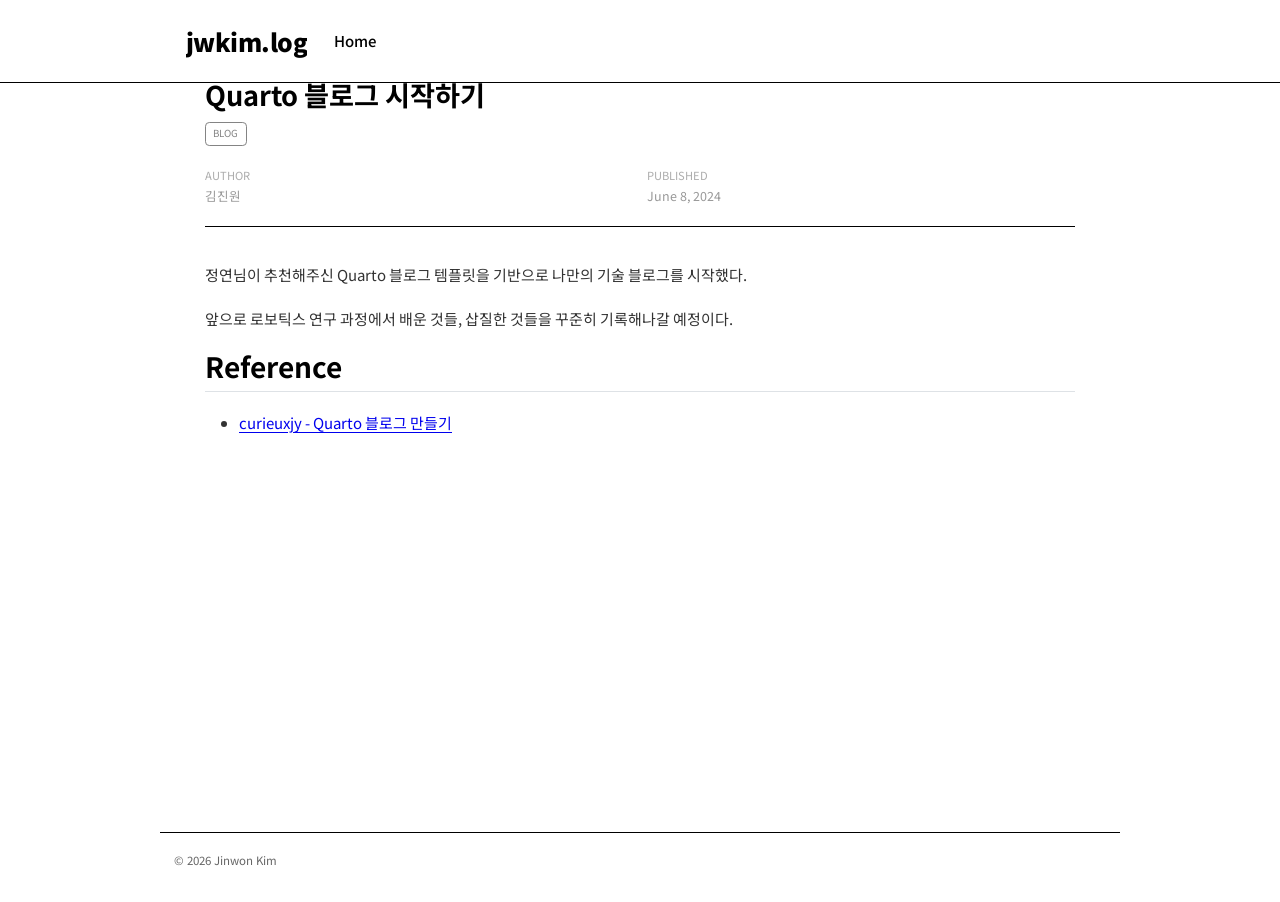
==== docs/posts/240608_quarto_intro/index.html @ 1d889050 "[feat] minimal blog redesign with BZCF-style layout - Bullet list post index: • date title [tags rig" ====
<!DOCTYPE html>
<html xmlns="http://www.w3.org/1999/xhtml" lang="en" xml:lang="en"><head>

<meta charset="utf-8">
<meta name="generator" content="quarto-1.6.42">

<meta name="viewport" content="width=device-width, initial-scale=1.0, user-scalable=yes">

<meta name="author" content="김진원">
<meta name="dcterms.date" content="2024-06-08">

<title>Quarto 블로그 시작하기 – jwkim.log</title>
<style>
code{white-space: pre-wrap;}
span.smallcaps{font-variant: small-caps;}
div.columns{display: flex; gap: min(4vw, 1.5em);}
div.column{flex: auto; overflow-x: auto;}
div.hanging-indent{margin-left: 1.5em; text-indent: -1.5em;}
ul.task-list{list-style: none;}
ul.task-list li input[type="checkbox"] {
  width: 0.8em;
  margin: 0 0.8em 0.2em -1em; /* quarto-specific, see https://github.com/quarto-dev/quarto-cli/issues/4556 */ 
  vertical-align: middle;
}
</style>


<script src="../../site_libs/quarto-nav/quarto-nav.js"></script>
<script src="../../site_libs/quarto-nav/headroom.min.js"></script>
<script src="../../site_libs/clipboard/clipboard.min.js"></script>
<script src="../../site_libs/quarto-search/autocomplete.umd.js"></script>
<script src="../../site_libs/quarto-search/fuse.min.js"></script>
<script src="../../site_libs/quarto-search/quarto-search.js"></script>
<meta name="quarto:offset" content="../../">
<script src="../../site_libs/quarto-html/quarto.js"></script>
<script src="../../site_libs/quarto-html/popper.min.js"></script>
<script src="../../site_libs/quarto-html/tippy.umd.min.js"></script>
<script src="../../site_libs/quarto-html/anchor.min.js"></script>
<link href="../../site_libs/quarto-html/tippy.css" rel="stylesheet">
<link href="../../site_libs/quarto-html/quarto-syntax-highlighting-2f5df379a58b258e96c21c0638c20c03.css" rel="stylesheet" id="quarto-text-highlighting-styles">
<script src="../../site_libs/bootstrap/bootstrap.min.js"></script>
<link href="../../site_libs/bootstrap/bootstrap-icons.css" rel="stylesheet">
<link href="../../site_libs/bootstrap/bootstrap-d12612528911564098fe632c7d275084.min.css" rel="stylesheet" append-hash="true" id="quarto-bootstrap" data-mode="light">
<script id="quarto-search-options" type="application/json">{
  "location": "navbar",
  "copy-button": false,
  "collapse-after": 3,
  "panel-placement": "end",
  "type": "overlay",
  "limit": 50,
  "keyboard-shortcut": [
    "f",
    "/",
    "s"
  ],
  "show-item-context": false,
  "language": {
    "search-no-results-text": "No results",
    "search-matching-documents-text": "matching documents",
    "search-copy-link-title": "Copy link to search",
    "search-hide-matches-text": "Hide additional matches",
    "search-more-match-text": "more match in this document",
    "search-more-matches-text": "more matches in this document",
    "search-clear-button-title": "Clear",
    "search-text-placeholder": "",
    "search-detached-cancel-button-title": "Cancel",
    "search-submit-button-title": "Submit",
    "search-label": "Search"
  }
}</script>


<link rel="stylesheet" href="../../styles.css">
</head>

<body class="nav-fixed fullcontent">

<div id="quarto-search-results"></div>
  <header id="quarto-header" class="headroom fixed-top">
    <nav class="navbar navbar-expand-lg " data-bs-theme="dark">
      <div class="navbar-container container-fluid">
      <div class="navbar-brand-container mx-auto">
    <a class="navbar-brand" href="../../index.html">
    <span class="navbar-title">jwkim.log</span>
    </a>
  </div>
            <div id="quarto-search" class="" title="Search"></div>
          <button class="navbar-toggler" type="button" data-bs-toggle="collapse" data-bs-target="#navbarCollapse" aria-controls="navbarCollapse" role="menu" aria-expanded="false" aria-label="Toggle navigation" onclick="if (window.quartoToggleHeadroom) { window.quartoToggleHeadroom(); }">
  <span class="navbar-toggler-icon"></span>
</button>
          <div class="collapse navbar-collapse" id="navbarCollapse">
            <ul class="navbar-nav navbar-nav-scroll me-auto">
  <li class="nav-item">
    <a class="nav-link" href="../../index.html"> 
<span class="menu-text">Home</span></a>
  </li>  
</ul>
            <ul class="navbar-nav navbar-nav-scroll ms-auto">
  <li class="nav-item compact">
    <a class="nav-link" href="https://github.com/mqjinwon"> <i class="bi bi-github" role="img">
</i> 
<span class="menu-text"></span></a>
  </li>  
</ul>
          </div> <!-- /navcollapse -->
            <div class="quarto-navbar-tools">
</div>
      </div> <!-- /container-fluid -->
    </nav>
</header>
<!-- content -->
<div id="quarto-content" class="quarto-container page-columns page-rows-contents page-layout-article page-navbar">
<!-- sidebar -->
<!-- margin-sidebar -->
    
<!-- main -->
<main class="content" id="quarto-document-content">

<header id="title-block-header" class="quarto-title-block default">
<div class="quarto-title">
<h1 class="title">Quarto 블로그 시작하기</h1>
  <div class="quarto-categories">
    <div class="quarto-category">blog</div>
  </div>
  </div>



<div class="quarto-title-meta">

    <div>
    <div class="quarto-title-meta-heading">Author</div>
    <div class="quarto-title-meta-contents">
             <p>김진원 </p>
          </div>
  </div>
    
    <div>
    <div class="quarto-title-meta-heading">Published</div>
    <div class="quarto-title-meta-contents">
      <p class="date">June 8, 2024</p>
    </div>
  </div>
  
    
  </div>
  


</header>


<p>정연님이 추천해주신 Quarto 블로그 템플릿을 기반으로 나만의 기술 블로그를 시작했다.</p>
<p>앞으로 로보틱스 연구 과정에서 배운 것들, 삽질한 것들을 꾸준히 기록해나갈 예정이다.</p>
<section id="reference" class="level2">
<h2 class="anchored" data-anchor-id="reference">Reference</h2>
<ul>
<li><a href="https://curieuxjy.github.io/posts/code/2024-01-07-quarto-blog.html">curieuxjy - Quarto 블로그 만들기</a></li>
</ul>


</section>

</main> <!-- /main -->
<script>
// Fix Quarto 1.6 category filter bug:
// data-categories is base64(urlencoded joined string), not comma-separated base64 values.
(function () {
  function fixCategoryFilter(categoryB64) {
    const categoryName = categoryB64 ? atob(categoryB64) : "";

    const listingIds = Object.keys(window["quarto-listings"] || {});
    for (const listingId of listingIds) {
      const list = window["quarto-listings"][listingId];
      if (!list) continue;

      if (!categoryName) {
        list.filter();
      } else {
        list.filter(function (item) {
          const vals = item.values();
          if (vals.categories != null) {
            const decoded = decodeURIComponent(atob(vals.categories));
            return decoded.split(",").includes(categoryName);
          }
          return false;
        });
      }
    }

    // Update active state on filter buttons
    document.querySelectorAll(".quarto-listing-category .category.active")
      .forEach(el => el.classList.remove("active"));
    const target = document.querySelector(
      `.quarto-listing-category .category[data-category='${categoryB64}']`
    );
    if (target) target.classList.add("active");

    // Update URL hash
    const hash = categoryB64 ? "category=" + categoryB64 : "";
    window.history.pushState(null, null, hash ? "#" + hash : window.location.pathname);
  }

  window.addEventListener("load", function () {
    window.quartoListingCategory = fixCategoryFilter;

    document.querySelectorAll(".quarto-listing-category .category").forEach(function(el) {
      var cat = el.getAttribute("data-category");
      el.onclick = function() { fixCategoryFilter(cat); };
    });

    document.querySelectorAll(".quarto-listing-category-title").forEach(function(el) {
      el.onclick = function() { fixCategoryFilter(""); };
    });

    var hash = window.location.hash.slice(1);
    if (hash && hash.indexOf("category=") === 0) {
      var cat = hash.replace("category=", "");
      if (cat) fixCategoryFilter(cat);
    }
  });
})();
</script>
<script id="quarto-html-after-body" type="application/javascript">
window.document.addEventListener("DOMContentLoaded", function (event) {
  const toggleBodyColorMode = (bsSheetEl) => {
    const mode = bsSheetEl.getAttribute("data-mode");
    const bodyEl = window.document.querySelector("body");
    if (mode === "dark") {
      bodyEl.classList.add("quarto-dark");
      bodyEl.classList.remove("quarto-light");
    } else {
      bodyEl.classList.add("quarto-light");
      bodyEl.classList.remove("quarto-dark");
    }
  }
  const toggleBodyColorPrimary = () => {
    const bsSheetEl = window.document.querySelector("link#quarto-bootstrap");
    if (bsSheetEl) {
      toggleBodyColorMode(bsSheetEl);
    }
  }
  toggleBodyColorPrimary();  
  const icon = "";
  const anchorJS = new window.AnchorJS();
  anchorJS.options = {
    placement: 'right',
    icon: icon
  };
  anchorJS.add('.anchored');
  const isCodeAnnotation = (el) => {
    for (const clz of el.classList) {
      if (clz.startsWith('code-annotation-')) {                     
        return true;
      }
    }
    return false;
  }
  const onCopySuccess = function(e) {
    // button target
    const button = e.trigger;
    // don't keep focus
    button.blur();
    // flash "checked"
    button.classList.add('code-copy-button-checked');
    var currentTitle = button.getAttribute("title");
    button.setAttribute("title", "Copied!");
    let tooltip;
    if (window.bootstrap) {
      button.setAttribute("data-bs-toggle", "tooltip");
      button.setAttribute("data-bs-placement", "left");
      button.setAttribute("data-bs-title", "Copied!");
      tooltip = new bootstrap.Tooltip(button, 
        { trigger: "manual", 
          customClass: "code-copy-button-tooltip",
          offset: [0, -8]});
      tooltip.show();    
    }
    setTimeout(function() {
      if (tooltip) {
        tooltip.hide();
        button.removeAttribute("data-bs-title");
        button.removeAttribute("data-bs-toggle");
        button.removeAttribute("data-bs-placement");
      }
      button.setAttribute("title", currentTitle);
      button.classList.remove('code-copy-button-checked');
    }, 1000);
    // clear code selection
    e.clearSelection();
  }
  const getTextToCopy = function(trigger) {
      const codeEl = trigger.previousElementSibling.cloneNode(true);
      for (const childEl of codeEl.children) {
        if (isCodeAnnotation(childEl)) {
          childEl.remove();
        }
      }
      return codeEl.innerText;
  }
  const clipboard = new window.ClipboardJS('.code-copy-button:not([data-in-quarto-modal])', {
    text: getTextToCopy
  });
  clipboard.on('success', onCopySuccess);
  if (window.document.getElementById('quarto-embedded-source-code-modal')) {
    const clipboardModal = new window.ClipboardJS('.code-copy-button[data-in-quarto-modal]', {
      text: getTextToCopy,
      container: window.document.getElementById('quarto-embedded-source-code-modal')
    });
    clipboardModal.on('success', onCopySuccess);
  }
    var localhostRegex = new RegExp(/^(?:http|https):\/\/localhost\:?[0-9]*\//);
    var mailtoRegex = new RegExp(/^mailto:/);
      var filterRegex = new RegExp('/' + window.location.host + '/');
    var isInternal = (href) => {
        return filterRegex.test(href) || localhostRegex.test(href) || mailtoRegex.test(href);
    }
    // Inspect non-navigation links and adorn them if external
 	var links = window.document.querySelectorAll('a[href]:not(.nav-link):not(.navbar-brand):not(.toc-action):not(.sidebar-link):not(.sidebar-item-toggle):not(.pagination-link):not(.no-external):not([aria-hidden]):not(.dropdown-item):not(.quarto-navigation-tool):not(.about-link)');
    for (var i=0; i<links.length; i++) {
      const link = links[i];
      if (!isInternal(link.href)) {
        // undo the damage that might have been done by quarto-nav.js in the case of
        // links that we want to consider external
        if (link.dataset.originalHref !== undefined) {
          link.href = link.dataset.originalHref;
        }
      }
    }
  function tippyHover(el, contentFn, onTriggerFn, onUntriggerFn) {
    const config = {
      allowHTML: true,
      maxWidth: 500,
      delay: 100,
      arrow: false,
      appendTo: function(el) {
          return el.parentElement;
      },
      interactive: true,
      interactiveBorder: 10,
      theme: 'quarto',
      placement: 'bottom-start',
    };
    if (contentFn) {
      config.content = contentFn;
    }
    if (onTriggerFn) {
      config.onTrigger = onTriggerFn;
    }
    if (onUntriggerFn) {
      config.onUntrigger = onUntriggerFn;
    }
    window.tippy(el, config); 
  }
  const noterefs = window.document.querySelectorAll('a[role="doc-noteref"]');
  for (var i=0; i<noterefs.length; i++) {
    const ref = noterefs[i];
    tippyHover(ref, function() {
      // use id or data attribute instead here
      let href = ref.getAttribute('data-footnote-href') || ref.getAttribute('href');
      try { href = new URL(href).hash; } catch {}
      const id = href.replace(/^#\/?/, "");
      const note = window.document.getElementById(id);
      if (note) {
        return note.innerHTML;
      } else {
        return "";
      }
    });
  }
  const xrefs = window.document.querySelectorAll('a.quarto-xref');
  const processXRef = (id, note) => {
    // Strip column container classes
    const stripColumnClz = (el) => {
      el.classList.remove("page-full", "page-columns");
      if (el.children) {
        for (const child of el.children) {
          stripColumnClz(child);
        }
      }
    }
    stripColumnClz(note)
    if (id === null || id.startsWith('sec-')) {
      // Special case sections, only their first couple elements
      const container = document.createElement("div");
      if (note.children && note.children.length > 2) {
        container.appendChild(note.children[0].cloneNode(true));
        for (let i = 1; i < note.children.length; i++) {
          const child = note.children[i];
          if (child.tagName === "P" && child.innerText === "") {
            continue;
          } else {
            container.appendChild(child.cloneNode(true));
            break;
          }
        }
        if (window.Quarto?.typesetMath) {
          window.Quarto.typesetMath(container);
        }
        return container.innerHTML
      } else {
        if (window.Quarto?.typesetMath) {
          window.Quarto.typesetMath(note);
        }
        return note.innerHTML;
      }
    } else {
      // Remove any anchor links if they are present
      const anchorLink = note.querySelector('a.anchorjs-link');
      if (anchorLink) {
        anchorLink.remove();
      }
      if (window.Quarto?.typesetMath) {
        window.Quarto.typesetMath(note);
      }
      if (note.classList.contains("callout")) {
        return note.outerHTML;
      } else {
        return note.innerHTML;
      }
    }
  }
  for (var i=0; i<xrefs.length; i++) {
    const xref = xrefs[i];
    tippyHover(xref, undefined, function(instance) {
      instance.disable();
      let url = xref.getAttribute('href');
      let hash = undefined; 
      if (url.startsWith('#')) {
        hash = url;
      } else {
        try { hash = new URL(url).hash; } catch {}
      }
      if (hash) {
        const id = hash.replace(/^#\/?/, "");
        const note = window.document.getElementById(id);
        if (note !== null) {
          try {
            const html = processXRef(id, note.cloneNode(true));
            instance.setContent(html);
          } finally {
            instance.enable();
            instance.show();
          }
        } else {
          // See if we can fetch this
          fetch(url.split('#')[0])
          .then(res => res.text())
          .then(html => {
            const parser = new DOMParser();
            const htmlDoc = parser.parseFromString(html, "text/html");
            const note = htmlDoc.getElementById(id);
            if (note !== null) {
              const html = processXRef(id, note);
              instance.setContent(html);
            } 
          }).finally(() => {
            instance.enable();
            instance.show();
          });
        }
      } else {
        // See if we can fetch a full url (with no hash to target)
        // This is a special case and we should probably do some content thinning / targeting
        fetch(url)
        .then(res => res.text())
        .then(html => {
          const parser = new DOMParser();
          const htmlDoc = parser.parseFromString(html, "text/html");
          const note = htmlDoc.querySelector('main.content');
          if (note !== null) {
            // This should only happen for chapter cross references
            // (since there is no id in the URL)
            // remove the first header
            if (note.children.length > 0 && note.children[0].tagName === "HEADER") {
              note.children[0].remove();
            }
            const html = processXRef(null, note);
            instance.setContent(html);
          } 
        }).finally(() => {
          instance.enable();
          instance.show();
        });
      }
    }, function(instance) {
    });
  }
      let selectedAnnoteEl;
      const selectorForAnnotation = ( cell, annotation) => {
        let cellAttr = 'data-code-cell="' + cell + '"';
        let lineAttr = 'data-code-annotation="' +  annotation + '"';
        const selector = 'span[' + cellAttr + '][' + lineAttr + ']';
        return selector;
      }
      const selectCodeLines = (annoteEl) => {
        const doc = window.document;
        const targetCell = annoteEl.getAttribute("data-target-cell");
        const targetAnnotation = annoteEl.getAttribute("data-target-annotation");
        const annoteSpan = window.document.querySelector(selectorForAnnotation(targetCell, targetAnnotation));
        const lines = annoteSpan.getAttribute("data-code-lines").split(",");
        const lineIds = lines.map((line) => {
          return targetCell + "-" + line;
        })
        let top = null;
        let height = null;
        let parent = null;
        if (lineIds.length > 0) {
            //compute the position of the single el (top and bottom and make a div)
            const el = window.document.getElementById(lineIds[0]);
            top = el.offsetTop;
            height = el.offsetHeight;
            parent = el.parentElement.parentElement;
          if (lineIds.length > 1) {
            const lastEl = window.document.getElementById(lineIds[lineIds.length - 1]);
            const bottom = lastEl.offsetTop + lastEl.offsetHeight;
            height = bottom - top;
          }
          if (top !== null && height !== null && parent !== null) {
            // cook up a div (if necessary) and position it 
            let div = window.document.getElementById("code-annotation-line-highlight");
            if (div === null) {
              div = window.document.createElement("div");
              div.setAttribute("id", "code-annotation-line-highlight");
              div.style.position = 'absolute';
              parent.appendChild(div);
            }
            div.style.top = top - 2 + "px";
            div.style.height = height + 4 + "px";
            div.style.left = 0;
            let gutterDiv = window.document.getElementById("code-annotation-line-highlight-gutter");
            if (gutterDiv === null) {
              gutterDiv = window.document.createElement("div");
              gutterDiv.setAttribute("id", "code-annotation-line-highlight-gutter");
              gutterDiv.style.position = 'absolute';
              const codeCell = window.document.getElementById(targetCell);
              const gutter = codeCell.querySelector('.code-annotation-gutter');
              gutter.appendChild(gutterDiv);
            }
            gutterDiv.style.top = top - 2 + "px";
            gutterDiv.style.height = height + 4 + "px";
          }
          selectedAnnoteEl = annoteEl;
        }
      };
      const unselectCodeLines = () => {
        const elementsIds = ["code-annotation-line-highlight", "code-annotation-line-highlight-gutter"];
        elementsIds.forEach((elId) => {
          const div = window.document.getElementById(elId);
          if (div) {
            div.remove();
          }
        });
        selectedAnnoteEl = undefined;
      };
        // Handle positioning of the toggle
    window.addEventListener(
      "resize",
      throttle(() => {
        elRect = undefined;
        if (selectedAnnoteEl) {
          selectCodeLines(selectedAnnoteEl);
        }
      }, 10)
    );
    function throttle(fn, ms) {
    let throttle = false;
    let timer;
      return (...args) => {
        if(!throttle) { // first call gets through
            fn.apply(this, args);
            throttle = true;
        } else { // all the others get throttled
            if(timer) clearTimeout(timer); // cancel #2
            timer = setTimeout(() => {
              fn.apply(this, args);
              timer = throttle = false;
            }, ms);
        }
      };
    }
      // Attach click handler to the DT
      const annoteDls = window.document.querySelectorAll('dt[data-target-cell]');
      for (const annoteDlNode of annoteDls) {
        annoteDlNode.addEventListener('click', (event) => {
          const clickedEl = event.target;
          if (clickedEl !== selectedAnnoteEl) {
            unselectCodeLines();
            const activeEl = window.document.querySelector('dt[data-target-cell].code-annotation-active');
            if (activeEl) {
              activeEl.classList.remove('code-annotation-active');
            }
            selectCodeLines(clickedEl);
            clickedEl.classList.add('code-annotation-active');
          } else {
            // Unselect the line
            unselectCodeLines();
            clickedEl.classList.remove('code-annotation-active');
          }
        });
      }
  const findCites = (el) => {
    const parentEl = el.parentElement;
    if (parentEl) {
      const cites = parentEl.dataset.cites;
      if (cites) {
        return {
          el,
          cites: cites.split(' ')
        };
      } else {
        return findCites(el.parentElement)
      }
    } else {
      return undefined;
    }
  };
  var bibliorefs = window.document.querySelectorAll('a[role="doc-biblioref"]');
  for (var i=0; i<bibliorefs.length; i++) {
    const ref = bibliorefs[i];
    const citeInfo = findCites(ref);
    if (citeInfo) {
      tippyHover(citeInfo.el, function() {
        var popup = window.document.createElement('div');
        citeInfo.cites.forEach(function(cite) {
          var citeDiv = window.document.createElement('div');
          citeDiv.classList.add('hanging-indent');
          citeDiv.classList.add('csl-entry');
          var biblioDiv = window.document.getElementById('ref-' + cite);
          if (biblioDiv) {
            citeDiv.innerHTML = biblioDiv.innerHTML;
          }
          popup.appendChild(citeDiv);
        });
        return popup.innerHTML;
      });
    }
  }
});
</script>
</div> <!-- /content -->
<footer class="footer">
  <div class="nav-footer">
    <div class="nav-footer-left">
<p>© 2026 Jinwon Kim</p>
</div>   
    <div class="nav-footer-center">
      &nbsp;
    </div>
    <div class="nav-footer-right">
      <ul class="footer-items list-unstyled">
    <li class="nav-item compact">
    <a class="nav-link" href="https://github.com/mqjinwon">
      <i class="bi bi-github" role="img">
</i> 
    </a>
  </li>  
    <li class="nav-item compact">
    <a class="nav-link" href="https://linkedin.com/in/robotics-jinwon">
      <i class="bi bi-linkedin" role="img">
</i> 
    </a>
  </li>  
    <li class="nav-item compact">
    <a class="nav-link" href="https://youtube.com/@robotminsu">
      <i class="bi bi-youtube" role="img">
</i> 
    </a>
  </li>  
</ul>
    </div>
  </div>
</footer>




</body></html>
---- docs/site_libs/quarto-html/quarto-syntax-highlighting-2f5df379a58b258e96c21c0638c20c03.css ----
/* quarto syntax highlight colors */
:root {
  --quarto-hl-ot-color: #003B4F;
  --quarto-hl-at-color: #657422;
  --quarto-hl-ss-color: #20794D;
  --quarto-hl-an-color: #5E5E5E;
  --quarto-hl-fu-color: #4758AB;
  --quarto-hl-st-color: #20794D;
  --quarto-hl-cf-color: #003B4F;
  --quarto-hl-op-color: #5E5E5E;
  --quarto-hl-er-color: #AD0000;
  --quarto-hl-bn-color: #AD0000;
  --quarto-hl-al-color: #AD0000;
  --quarto-hl-va-color: #111111;
  --quarto-hl-bu-color: inherit;
  --quarto-hl-ex-color: inherit;
  --quarto-hl-pp-color: #AD0000;
  --quarto-hl-in-color: #5E5E5E;
  --quarto-hl-vs-color: #20794D;
  --quarto-hl-wa-color: #5E5E5E;
  --quarto-hl-do-color: #5E5E5E;
  --quarto-hl-im-color: #00769E;
  --quarto-hl-ch-color: #20794D;
  --quarto-hl-dt-color: #AD0000;
  --quarto-hl-fl-color: #AD0000;
  --quarto-hl-co-color: #5E5E5E;
  --quarto-hl-cv-color: #5E5E5E;
  --quarto-hl-cn-color: #8f5902;
  --quarto-hl-sc-color: #5E5E5E;
  --quarto-hl-dv-color: #AD0000;
  --quarto-hl-kw-color: #003B4F;
}

/* other quarto variables */
:root {
  --quarto-font-monospace: SFMono-Regular, Menlo, Monaco, Consolas, "Liberation Mono", "Courier New", monospace;
}

pre > code.sourceCode > span {
  color: #003B4F;
}

code span {
  color: #003B4F;
}

code.sourceCode > span {
  color: #003B4F;
}

div.sourceCode,
div.sourceCode pre.sourceCode {
  color: #003B4F;
}

code span.ot {
  color: #003B4F;
  font-style: inherit;
}

code span.at {
  color: #657422;
  font-style: inherit;
}

code span.ss {
  color: #20794D;
  font-style: inherit;
}

code span.an {
  color: #5E5E5E;
  font-style: inherit;
}

code span.fu {
  color: #4758AB;
  font-style: inherit;
}

code span.st {
  color: #20794D;
  font-style: inherit;
}

code span.cf {
  color: #003B4F;
  font-weight: bold;
  font-style: inherit;
}

code span.op {
  color: #5E5E5E;
  font-style: inherit;
}

code span.er {
  color: #AD0000;
  font-style: inherit;
}

code span.bn {
  color: #AD0000;
  font-style: inherit;
}

code span.al {
  color: #AD0000;
  font-style: inherit;
}

code span.va {
  color: #111111;
  font-style: inherit;
}

code span.bu {
  font-style: inherit;
}

code span.ex {
  font-style: inherit;
}

code span.pp {
  color: #AD0000;
  font-style: inherit;
}

code span.in {
  color: #5E5E5E;
  font-style: inherit;
}

code span.vs {
  color: #20794D;
  font-style: inherit;
}

code span.wa {
  color: #5E5E5E;
  font-style: italic;
}

code span.do {
  color: #5E5E5E;
  font-style: italic;
}

code span.im {
  color: #00769E;
  font-style: inherit;
}

code span.ch {
  color: #20794D;
  font-style: inherit;
}

code span.dt {
  color: #AD0000;
  font-style: inherit;
}

code span.fl {
  color: #AD0000;
  font-style: inherit;
}

code span.co {
  color: #5E5E5E;
  font-style: inherit;
}

code span.cv {
  color: #5E5E5E;
  font-style: italic;
}

code span.cn {
  color: #8f5902;
  font-style: inherit;
}

code span.sc {
  color: #5E5E5E;
  font-style: inherit;
}

code span.dv {
  color: #AD0000;
  font-style: inherit;
}

code span.kw {
  color: #003B4F;
  font-weight: bold;
  font-style: inherit;
}

.prevent-inlining {
  content: "</";
}

/*# sourceMappingURL=35eb38a806ee71ea6d2563be2308c832.css.map */
---- docs/styles.css ----
@import url('https://fonts.googleapis.com/css2?family=Noto+Sans+KR:wght@400;500;700;900&display=swap');

/* ── Base ── */
body {
  font-family: 'Noto Sans KR', 'Apple SD Gothic Neo', 'Malgun Gothic', sans-serif !important;
  font-size: 15px;
  line-height: 1.8;
  color: #333;
  background: #fff;
}

h1, h2, h3, h4, h5, h6 {
  font-family: 'Noto Sans KR', sans-serif !important;
  color: #000;
  font-weight: 700;
}

a {
  color: #0000EE;
  text-decoration: underline;
}
a:visited { color: #551A8B; }
a:hover   { color: #0000CC; }

hr {
  border: none;
  border-top: 1px solid #000;
  margin: 1.5rem 0;
}

/* ── Navbar ── */
.navbar {
  background-color: #fff !important;
  border-bottom: 1px solid #000 !important;
  box-shadow: none !important;
  padding: 0.8rem 0;
}
.navbar > .container-fluid,
.navbar > .container {
  max-width: 960px !important;
  margin: 0 auto !important;
  padding: 0 1.5rem;
  width: 100%;
}
.navbar-brand {
  font-family: 'Noto Sans KR', sans-serif !important;
  font-weight: 900;
  font-size: 1.45rem;
  color: #000 !important;
  letter-spacing: -0.02em;
}
.navbar-nav .nav-link {
  font-family: 'Noto Sans KR', sans-serif !important;
  color: #000 !important;
  font-size: 0.88rem;
  text-decoration: none;
  font-weight: 500;
}
.navbar-nav .nav-link:hover {
  text-decoration: underline;
  color: #0000EE !important;
}

/* ── Page layout ── */

/* 홈(listing) 페이지: flex column으로 sidebar → main 순 */
#quarto-content.page-layout-full {
  display: flex !important;
  flex-direction: column !important;
  align-items: center !important;
  padding: 0 1.5rem;
}

#quarto-margin-sidebar {
  display: block !important;
  width: 100% !important;
  max-width: 960px !important;
  padding: 1rem 0 0 0 !important;
  position: static !important;
  order: 0;
}

main.column-page-left,
main#quarto-document-content {
  width: 100% !important;
  max-width: 960px !important;
  padding: 0 !important;
  order: 1;
}

/* 포스트 페이지: quarto-container의 기본 padding을 제거하고
   main.content가 960px 전체를 채우도록 */
.quarto-container.page-columns {
  padding-left: 0 !important;
  padding-right: 0 !important;
}

main.content {
  width: 100% !important;
  max-width: 960px !important;
  padding: 0 1.5rem !important;
  box-sizing: border-box !important;
}

/* ── Category filter bar ── */
.quarto-listing-category-title {
  font-size: 0.72rem;
  font-weight: 700;
  color: #999;
  text-transform: uppercase;
  letter-spacing: 0.05em;
  margin-bottom: 0.4rem;
}
.quarto-listing-category.category-default {
  display: flex;
  flex-wrap: wrap;
  gap: 0.3rem;
  margin-bottom: 1rem;
}
.quarto-listing-category .category {
  display: inline-block;
  font-size: 0.75rem;
  color: #555;
  background: none;
  border: 1px solid #ccc;
  border-radius: 2px;
  padding: 0.08rem 0.45rem;
  cursor: pointer;
  user-select: none;
}
.quarto-listing-category .category:hover,
.quarto-listing-category .category.active {
  border-color: #000;
  color: #000;
  background: #f5f5f5;
}
.quarto-category-count {
  color: #aaa;
  font-size: 0.7rem;
}

/* ── Listing: default type → list row ── */
/* NOTE: NO !important on display so Quarto JS can hide non-matching items */
div.quarto-post {
  display: flex;
  align-items: baseline;
  gap: 0.5rem;
  padding: 0.28rem 0;
  border: none;
  background: none;
  box-shadow: none;
  border-radius: 0;
}

/* Override Quarto's column layout + order defaults */
div.quarto-post {
  flex-direction: row !important;
  align-items: baseline !important;
  padding-bottom: 0 !important;
}

/* Bullet: far left via ::before */
div.quarto-post::before {
  content: "•";
  color: #333;
  font-size: 1rem;
  flex-shrink: 0;
  line-height: 1.8;
  order: 1 !important;
}

/* Date: order 2 — override Quarto's order:2 on .metadata */
div.quarto-post .metadata {
  order: 2 !important;
  flex-shrink: 0 !important;
  flex-grow: 0 !important;
  flex-basis: auto !important;
  width: auto !important;
  min-width: 0 !important;
  padding: 0 !important;
}
div.quarto-post .metadata a {
  text-decoration: none !important;
  color: inherit !important;
}
div.quarto-post .listing-date {
  color: #999;
  font-size: 0.82rem;
  white-space: nowrap;
}

/* Body (title + tags): order 3 — override Quarto's order:1 on .body */
div.quarto-post .body {
  order: 3 !important;
  flex: 1;
  display: flex;
  align-items: baseline;
  gap: 0.6rem;
  min-width: 0;
}

/* Hide thumbnail */
div.quarto-post .thumbnail,
div.quarto-post .listing-image,
div.quarto-post img {
  display: none !important;
}

/* Title: left side */
div.quarto-post h3.no-anchor.listing-title {
  margin: 0 !important;
  font-size: 0.95rem !important;
  font-weight: 500 !important;
  line-height: 1.8 !important;
  flex-shrink: 1;
}
div.quarto-post h3.no-anchor.listing-title a {
  color: #000 !important;
  text-decoration: none !important;
}
div.quarto-post h3.no-anchor.listing-title a:hover {
  text-decoration: underline !important;
}

/* Hide subtitle */
div.quarto-post .listing-subtitle {
  display: none !important;
}

/* Categories: right side of body */
div.quarto-post .listing-categories {
  display: flex;
  flex-wrap: wrap;
  gap: 0.2rem;
  flex-shrink: 0;
  align-items: center;
  margin-left: auto;
}
div.quarto-post .listing-category {
  font-size: 0.7rem;
  color: #666;
  background: #f2f2f2;
  border: 1px solid #ddd;
  border-radius: 2px;
  padding: 0.02rem 0.3rem;
  white-space: nowrap;
  cursor: pointer;
  line-height: 1.5;
}
div.quarto-post .listing-category:hover {
  background: #e4e4e4;
  color: #333;
}

/* ── Pagination ── */
.listing-pagination {
  display: flex !important;
  justify-content: center;
  gap: 0.3rem;
  margin-top: 1.5rem;
  font-size: 0.85rem;
}
.listing-pagination .page-item .page-link {
  color: #000;
  background: none;
  border: none;
  padding: 0.2rem 0.5rem;
  text-decoration: none;
}
.listing-pagination .page-item.active .page-link {
  font-weight: 700;
  text-decoration: underline;
}
.listing-pagination .page-item.disabled .page-link {
  color: #ccc;
}

/* Hide search bar */
.quarto-listing-filter {
  display: none !important;
}

/* ── Post page ── */
/* Title block: constrain width, no banner */
#title-block-header {
  border-bottom: 1px solid #000;
  padding-bottom: 1rem;
  margin-bottom: 2rem;
}
.quarto-title h1 {
  font-size: 1.6rem;
  font-weight: 700;
  margin-bottom: 0.3rem;
}
.quarto-title-meta {
  font-size: 0.82rem;
  color: #999;
}
/* Post page: constrain content to 960px */
#quarto-content:not(.page-layout-full) {
  max-width: 960px !important;
  margin: 0 auto !important;
  padding: 0 1.5rem;
}

/* ── Remove Bootstrap decorations ── */
.card {
  border: none !important;
  box-shadow: none !important;
  border-radius: 0 !important;
  background: none !important;
}

/* ── Hide auto-generated image captions ── */
figure.quarto-float figcaption,
.quarto-float-fig figcaption,
figure > figcaption {
  display: none;
}

/* ── Footer ── */
.nav-footer {
  border-top: 1px solid #000 !important;
  background: #fff !important;
  font-size: 0.82rem;
  color: #666;
  padding: 1rem 1.5rem;
  max-width: 960px !important;
  margin: 0 auto !important;
  box-sizing: border-box !important;
}
.nav-footer a {
  color: #333 !important;
  text-decoration: none !important;
}
.nav-footer a:hover {
  text-decoration: underline !important;
}

/* ── Code ── */
pre, code {
  font-family: 'Courier New', Courier, monospace;
  font-size: 0.85rem;
}
pre {
  background: #f8f8f8;
  border: 1px solid #e0e0e0;
  padding: 1rem;
  overflow-x: auto;
}

/* ── Mobile ── */
@media (max-width: 720px) {
  div.quarto-post .body {
    flex-wrap: wrap;
  }
}
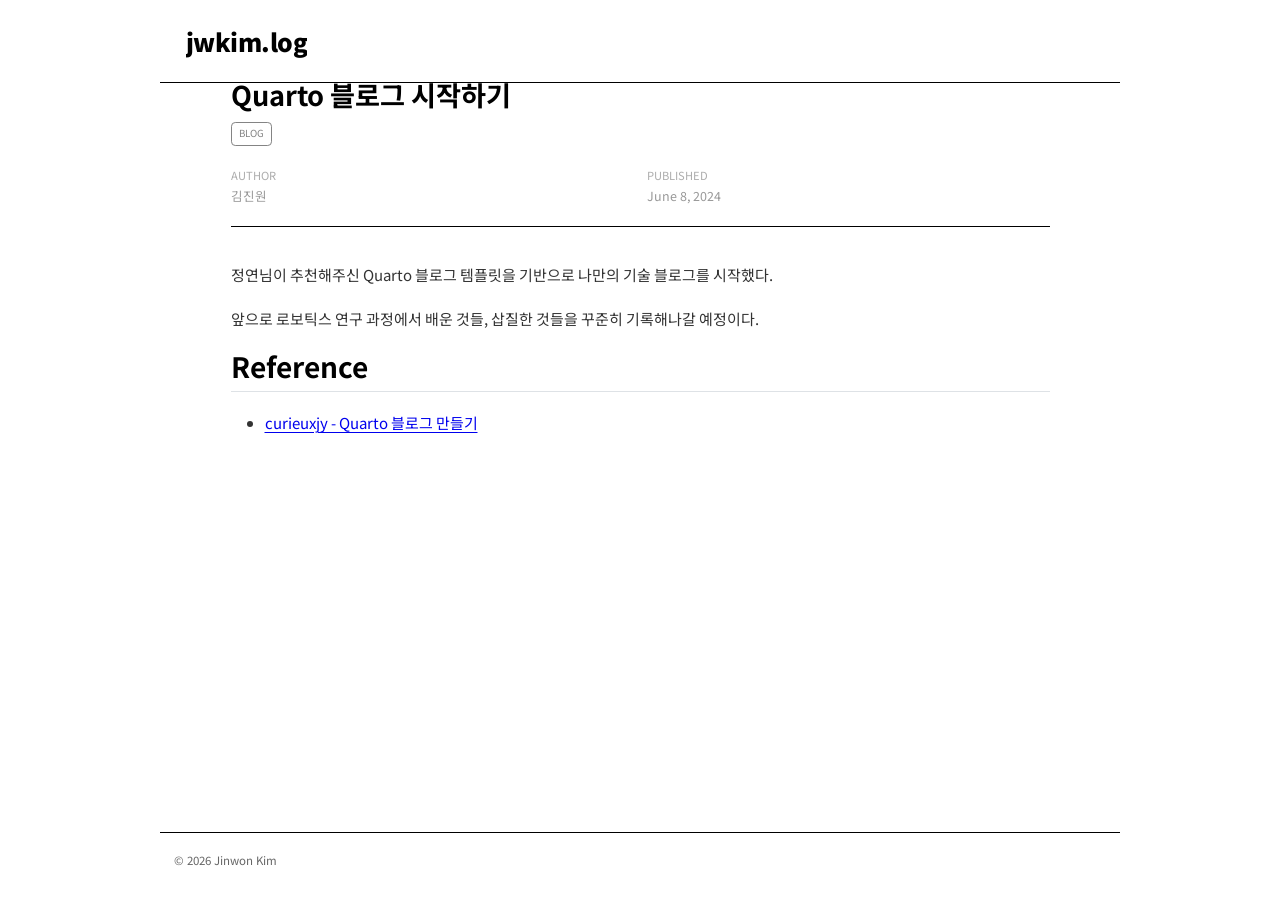
==== commit fe0bf7d9: "[refactor] simplify CSS and JS - Merge duplicate div.quarto-post blocks into one - Simplify figcapti" ====
--- a/docs/posts/240608_quarto_intro/index.html
+++ b/docs/posts/240608_quarto_intro/index.html
@@ -89,12 +89,6 @@
   <span class="navbar-toggler-icon"></span>
 </button>
           <div class="collapse navbar-collapse" id="navbarCollapse">
-            <ul class="navbar-nav navbar-nav-scroll me-auto">
-  <li class="nav-item">
-    <a class="nav-link" href="../../index.html"> 
-<span class="menu-text">Home</span></a>
-  </li>  
-</ul>
             <ul class="navbar-nav navbar-nav-scroll ms-auto">
   <li class="nav-item compact">
     <a class="nav-link" href="https://github.com/mqjinwon"> <i class="bi bi-github" role="img">
@@ -166,14 +160,14 @@
 // Fix Quarto 1.6 category filter bug:
 // data-categories is base64(urlencoded joined string), not comma-separated base64 values.
 (function () {
+  var categoryButtons;
+
   function fixCategoryFilter(categoryB64) {
     const categoryName = categoryB64 ? atob(categoryB64) : "";
 
-    const listingIds = Object.keys(window["quarto-listings"] || {});
-    for (const listingId of listingIds) {
-      const list = window["quarto-listings"][listingId];
-      if (!list) continue;
-
+    const listings = window["quarto-listings"] || {};
+    for (const listingId of Object.keys(listings)) {
+      const list = listings[listingId];
       if (!categoryName) {
         list.filter();
       } else {
@@ -188,15 +182,10 @@
       }
     }
 
-    // Update active state on filter buttons
-    document.querySelectorAll(".quarto-listing-category .category.active")
-      .forEach(el => el.classList.remove("active"));
-    const target = document.querySelector(
-      `.quarto-listing-category .category[data-category='${categoryB64}']`
-    );
-    if (target) target.classList.add("active");
-
-    // Update URL hash
+    categoryButtons.forEach(function (el) {
+      el.classList.toggle("active", el.getAttribute("data-category") === categoryB64);
+    });
+
     const hash = categoryB64 ? "category=" + categoryB64 : "";
     window.history.pushState(null, null, hash ? "#" + hash : window.location.pathname);
   }
@@ -204,18 +193,19 @@
   window.addEventListener("load", function () {
     window.quartoListingCategory = fixCategoryFilter;
 
-    document.querySelectorAll(".quarto-listing-category .category").forEach(function(el) {
+    categoryButtons = document.querySelectorAll(".quarto-listing-category .category");
+    categoryButtons.forEach(function (el) {
       var cat = el.getAttribute("data-category");
-      el.onclick = function() { fixCategoryFilter(cat); };
+      el.onclick = function () { fixCategoryFilter(cat); };
     });
 
-    document.querySelectorAll(".quarto-listing-category-title").forEach(function(el) {
-      el.onclick = function() { fixCategoryFilter(""); };
+    document.querySelectorAll(".quarto-listing-category-title").forEach(function (el) {
+      el.onclick = function () { fixCategoryFilter(""); };
     });
 
     var hash = window.location.hash.slice(1);
-    if (hash && hash.indexOf("category=") === 0) {
-      var cat = hash.replace("category=", "");
+    if (hash.startsWith("category=")) {
+      var cat = hash.slice("category=".length);
       if (cat) fixCategoryFilter(cat);
     }
   });
--- a/docs/styles.css
+++ b/docs/styles.css
@@ -31,16 +31,17 @@
 /* ── Navbar ── */
 .navbar {
   background-color: #fff !important;
-  border-bottom: 1px solid #000 !important;
+  border-bottom: none !important;
   box-shadow: none !important;
-  padding: 0.8rem 0;
+  padding: 0;
 }
 .navbar > .container-fluid,
 .navbar > .container {
   max-width: 960px !important;
   margin: 0 auto !important;
-  padding: 0 1.5rem;
+  padding: 0.8rem 1.5rem;
   width: 100%;
+  border-bottom: 1px solid #000;
 }
 .navbar-brand {
   font-family: 'Noto Sans KR', sans-serif !important;
@@ -75,7 +76,7 @@
   display: block !important;
   width: 100% !important;
   max-width: 960px !important;
-  padding: 1rem 0 0 0 !important;
+  padding: 1rem 1.5rem 0 1.5rem !important;
   position: static !important;
   order: 0;
 }
@@ -84,8 +85,9 @@
 main#quarto-document-content {
   width: 100% !important;
   max-width: 960px !important;
-  padding: 0 !important;
+  padding: 0 1.5rem !important;
   order: 1;
+  box-sizing: border-box !important;
 }
 
 /* 포스트 페이지: quarto-container의 기본 padding을 제거하고
@@ -100,6 +102,11 @@
   max-width: 960px !important;
   padding: 0 1.5rem !important;
   box-sizing: border-box !important;
+}
+
+/* Quarto listing이 기본으로 margin-right을 추가하므로 제거 */
+.quarto-listing {
+  margin-right: 0 !important;
 }
 
 /* ── Category filter bar ── */
@@ -143,23 +150,16 @@
 /* NOTE: NO !important on display so Quarto JS can hide non-matching items */
 div.quarto-post {
   display: flex;
-  align-items: baseline;
+  flex-direction: row !important;
+  align-items: baseline !important;
   gap: 0.5rem;
-  padding: 0.28rem 0;
+  padding: 0.28rem 0 0 0 !important;
   border: none;
   background: none;
   box-shadow: none;
   border-radius: 0;
 }
 
-/* Override Quarto's column layout + order defaults */
-div.quarto-post {
-  flex-direction: row !important;
-  align-items: baseline !important;
-  padding-bottom: 0 !important;
-}
-
-/* Bullet: far left via ::before */
 div.quarto-post::before {
   content: "•";
   color: #333;
@@ -199,14 +199,11 @@
   min-width: 0;
 }
 
-/* Hide thumbnail */
 div.quarto-post .thumbnail,
-div.quarto-post .listing-image,
-div.quarto-post img {
+div.quarto-post .listing-image {
   display: none !important;
 }
 
-/* Title: left side */
 div.quarto-post h3.no-anchor.listing-title {
   margin: 0 !important;
   font-size: 0.95rem !important;
@@ -222,12 +219,10 @@
   text-decoration: underline !important;
 }
 
-/* Hide subtitle */
 div.quarto-post .listing-subtitle {
   display: none !important;
 }
 
-/* Categories: right side of body */
 div.quarto-post .listing-categories {
   display: flex;
   flex-wrap: wrap;
@@ -281,7 +276,6 @@
 }
 
 /* ── Post page ── */
-/* Title block: constrain width, no banner */
 #title-block-header {
   border-bottom: 1px solid #000;
   padding-bottom: 1rem;
@@ -312,9 +306,7 @@
 }
 
 /* ── Hide auto-generated image captions ── */
-figure.quarto-float figcaption,
-.quarto-float-fig figcaption,
-figure > figcaption {
+figure figcaption {
   display: none;
 }
 
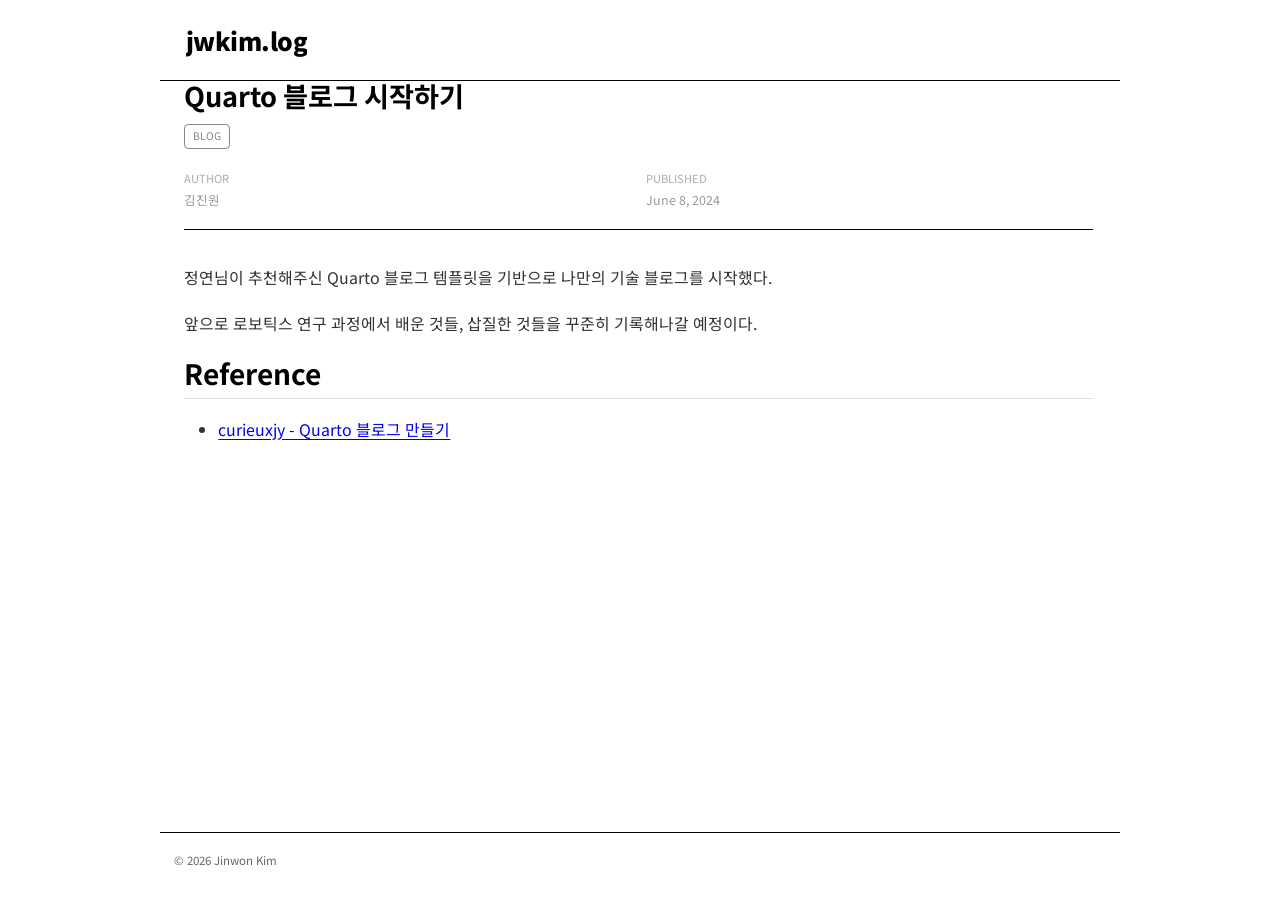
==== commit 6b9b569f: "[refactor] CSS → SCSS 전환, 레이아웃 hack 제거 - styles.css 제거, custom.scss 도입 (Quarto SCSS 변수 시스템 활용) - $co" ====
--- a/docs/posts/240608_quarto_intro/index.html
+++ b/docs/posts/240608_quarto_intro/index.html
@@ -40,7 +40,7 @@
 <link href="../../site_libs/quarto-html/quarto-syntax-highlighting-2f5df379a58b258e96c21c0638c20c03.css" rel="stylesheet" id="quarto-text-highlighting-styles">
 <script src="../../site_libs/bootstrap/bootstrap.min.js"></script>
 <link href="../../site_libs/bootstrap/bootstrap-icons.css" rel="stylesheet">
-<link href="../../site_libs/bootstrap/bootstrap-d12612528911564098fe632c7d275084.min.css" rel="stylesheet" append-hash="true" id="quarto-bootstrap" data-mode="light">
+<link href="../../site_libs/bootstrap/bootstrap-b2360c879ee58d7903cbcb8b89e1f830.min.css" rel="stylesheet" append-hash="true" id="quarto-bootstrap" data-mode="light">
 <script id="quarto-search-options" type="application/json">{
   "location": "navbar",
   "copy-button": false,
@@ -70,7 +70,6 @@
 }</script>
 
 
-<link rel="stylesheet" href="../../styles.css">
 </head>
 
 <body class="nav-fixed fullcontent">
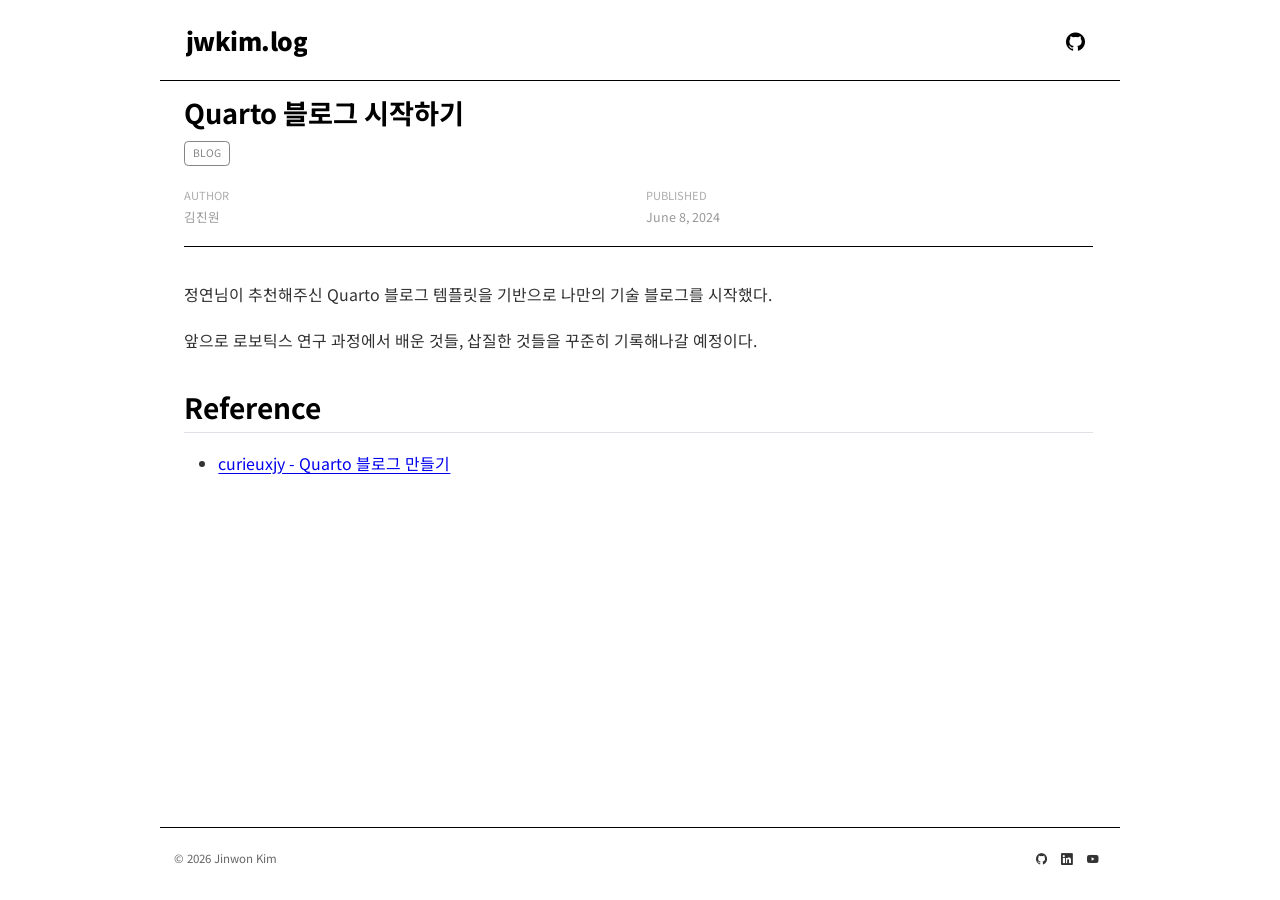
==== commit 13545a10: "chore: drop unused about/profile/search, slim site" ====
--- a/docs/posts/240608_quarto_intro/index.html
+++ b/docs/posts/240608_quarto_intro/index.html
@@ -2,7 +2,7 @@
 <html xmlns="http://www.w3.org/1999/xhtml" lang="en" xml:lang="en"><head>
 
 <meta charset="utf-8">
-<meta name="generator" content="quarto-1.6.42">
+<meta name="generator" content="quarto-1.10.18">
 
 <meta name="viewport" content="width=device-width, initial-scale=1.0, user-scalable=yes">
 
@@ -11,10 +11,16 @@
 
 <title>Quarto 블로그 시작하기 – jwkim.log</title>
 <style>
-code{white-space: pre-wrap;}
+/* Default styles provided by pandoc.
+** See https://pandoc.org/MANUAL.html#variables-for-html for config info.
+*/
 span.smallcaps{font-variant: small-caps;}
-div.columns{display: flex; gap: min(4vw, 1.5em);}
-div.column{flex: auto; overflow-x: auto;}
+div.columns{display: flex; gap: 1.5em;}
+div.column{flex: auto;}
+@media screen {
+div.columns{gap: min(4vw, 1.5em);}
+div.column{overflow-x: auto;}
+}
 div.hanging-indent{margin-left: 1.5em; text-indent: -1.5em;}
 ul.task-list{list-style: none;}
 ul.task-list li input[type="checkbox"] {
@@ -28,32 +34,17 @@
 <script src="../../site_libs/quarto-nav/quarto-nav.js"></script>
 <script src="../../site_libs/quarto-nav/headroom.min.js"></script>
 <script src="../../site_libs/clipboard/clipboard.min.js"></script>
-<script src="../../site_libs/quarto-search/autocomplete.umd.js"></script>
-<script src="../../site_libs/quarto-search/fuse.min.js"></script>
-<script src="../../site_libs/quarto-search/quarto-search.js"></script>
-<meta name="quarto:offset" content="../../">
-<script src="../../site_libs/quarto-html/quarto.js"></script>
+<script src="../../site_libs/quarto-html/quarto.js" type="module"></script>
+<script src="../../site_libs/quarto-html/tabsets/tabsets.js" type="module"></script>
 <script src="../../site_libs/quarto-html/popper.min.js"></script>
 <script src="../../site_libs/quarto-html/tippy.umd.min.js"></script>
 <script src="../../site_libs/quarto-html/anchor.min.js"></script>
 <link href="../../site_libs/quarto-html/tippy.css" rel="stylesheet">
-<link href="../../site_libs/quarto-html/quarto-syntax-highlighting-2f5df379a58b258e96c21c0638c20c03.css" rel="stylesheet" id="quarto-text-highlighting-styles">
+<link href="../../site_libs/quarto-html/quarto-syntax-highlighting-64a204ab8560d761af7679ceaba22944.css" rel="stylesheet" id="quarto-text-highlighting-styles">
 <script src="../../site_libs/bootstrap/bootstrap.min.js"></script>
 <link href="../../site_libs/bootstrap/bootstrap-icons.css" rel="stylesheet">
-<link href="../../site_libs/bootstrap/bootstrap-b2360c879ee58d7903cbcb8b89e1f830.min.css" rel="stylesheet" append-hash="true" id="quarto-bootstrap" data-mode="light">
+<link href="../../site_libs/bootstrap/bootstrap-4b9168e7bc8d638a0eacbc1674a976d0.min.css" rel="stylesheet" append-hash="true" id="quarto-bootstrap" data-mode="light">
 <script id="quarto-search-options" type="application/json">{
-  "location": "navbar",
-  "copy-button": false,
-  "collapse-after": 3,
-  "panel-placement": "end",
-  "type": "overlay",
-  "limit": 50,
-  "keyboard-shortcut": [
-    "f",
-    "/",
-    "s"
-  ],
-  "show-item-context": false,
   "language": {
     "search-no-results-text": "No results",
     "search-matching-documents-text": "matching documents",
@@ -72,7 +63,7 @@
 
 </head>
 
-<body class="nav-fixed fullcontent">
+<body class="nav-fixed fullcontent quarto-light">
 
 <div id="quarto-search-results"></div>
   <header id="quarto-header" class="headroom fixed-top">
@@ -83,7 +74,6 @@
     <span class="navbar-title">jwkim.log</span>
     </a>
   </div>
-            <div id="quarto-search" class="" title="Search"></div>
           <button class="navbar-toggler" type="button" data-bs-toggle="collapse" data-bs-target="#navbarCollapse" aria-controls="navbarCollapse" role="menu" aria-expanded="false" aria-label="Toggle navigation" onclick="if (window.quartoToggleHeadroom) { window.quartoToggleHeadroom(); }">
   <span class="navbar-toggler-icon"></span>
 </button>
@@ -211,236 +201,243 @@
 })();
 </script>
 <script id="quarto-html-after-body" type="application/javascript">
-window.document.addEventListener("DOMContentLoaded", function (event) {
-  const toggleBodyColorMode = (bsSheetEl) => {
-    const mode = bsSheetEl.getAttribute("data-mode");
-    const bodyEl = window.document.querySelector("body");
-    if (mode === "dark") {
-      bodyEl.classList.add("quarto-dark");
-      bodyEl.classList.remove("quarto-light");
-    } else {
-      bodyEl.classList.add("quarto-light");
-      bodyEl.classList.remove("quarto-dark");
-    }
-  }
-  const toggleBodyColorPrimary = () => {
-    const bsSheetEl = window.document.querySelector("link#quarto-bootstrap");
-    if (bsSheetEl) {
-      toggleBodyColorMode(bsSheetEl);
-    }
-  }
-  toggleBodyColorPrimary();  
-  const icon = "";
-  const anchorJS = new window.AnchorJS();
-  anchorJS.options = {
-    placement: 'right',
-    icon: icon
-  };
-  anchorJS.add('.anchored');
-  const isCodeAnnotation = (el) => {
-    for (const clz of el.classList) {
-      if (clz.startsWith('code-annotation-')) {                     
-        return true;
-      }
-    }
-    return false;
-  }
-  const onCopySuccess = function(e) {
-    // button target
-    const button = e.trigger;
-    // don't keep focus
-    button.blur();
-    // flash "checked"
-    button.classList.add('code-copy-button-checked');
-    var currentTitle = button.getAttribute("title");
-    button.setAttribute("title", "Copied!");
-    let tooltip;
-    if (window.bootstrap) {
-      button.setAttribute("data-bs-toggle", "tooltip");
-      button.setAttribute("data-bs-placement", "left");
-      button.setAttribute("data-bs-title", "Copied!");
-      tooltip = new bootstrap.Tooltip(button, 
-        { trigger: "manual", 
-          customClass: "code-copy-button-tooltip",
-          offset: [0, -8]});
-      tooltip.show();    
-    }
-    setTimeout(function() {
-      if (tooltip) {
-        tooltip.hide();
-        button.removeAttribute("data-bs-title");
-        button.removeAttribute("data-bs-toggle");
-        button.removeAttribute("data-bs-placement");
-      }
-      button.setAttribute("title", currentTitle);
-      button.classList.remove('code-copy-button-checked');
-    }, 1000);
-    // clear code selection
-    e.clearSelection();
-  }
-  const getTextToCopy = function(trigger) {
-      const codeEl = trigger.previousElementSibling.cloneNode(true);
+  window.document.addEventListener("DOMContentLoaded", function (event) {
+    const icon = "";
+    const anchorJS = new window.AnchorJS();
+    anchorJS.options = {
+      placement: 'right',
+      icon: icon
+    };
+    anchorJS.add('.anchored');
+    const isCodeAnnotation = (el) => {
+      for (const clz of el.classList) {
+        if (clz.startsWith('code-annotation-')) {                     
+          return true;
+        }
+      }
+      return false;
+    }
+    const onCopySuccess = function(e) {
+      // button target
+      const button = e.trigger;
+      // don't keep focus
+      button.blur();
+      // flash "checked"
+      button.classList.add('code-copy-button-checked');
+      var currentTitle = button.getAttribute("title");
+      button.setAttribute("title", "Copied!");
+      let tooltip;
+      if (window.bootstrap) {
+        button.setAttribute("data-bs-toggle", "tooltip");
+        button.setAttribute("data-bs-placement", "left");
+        button.setAttribute("data-bs-title", "Copied!");
+        tooltip = new bootstrap.Tooltip(button, 
+          { trigger: "manual", 
+            customClass: "code-copy-button-tooltip",
+            offset: [0, -8]});
+        tooltip.show();    
+      }
+      setTimeout(function() {
+        if (tooltip) {
+          tooltip.hide();
+          button.removeAttribute("data-bs-title");
+          button.removeAttribute("data-bs-toggle");
+          button.removeAttribute("data-bs-placement");
+        }
+        button.setAttribute("title", currentTitle);
+        button.classList.remove('code-copy-button-checked');
+      }, 1000);
+      // clear code selection
+      e.clearSelection();
+    }
+    const getTextToCopy = function(trigger) {
+      const outerScaffold = trigger.parentElement.cloneNode(true);
+      const codeEl = outerScaffold.querySelector('code');
       for (const childEl of codeEl.children) {
         if (isCodeAnnotation(childEl)) {
           childEl.remove();
         }
       }
       return codeEl.innerText;
-  }
-  const clipboard = new window.ClipboardJS('.code-copy-button:not([data-in-quarto-modal])', {
-    text: getTextToCopy
-  });
-  clipboard.on('success', onCopySuccess);
-  if (window.document.getElementById('quarto-embedded-source-code-modal')) {
-    const clipboardModal = new window.ClipboardJS('.code-copy-button[data-in-quarto-modal]', {
-      text: getTextToCopy,
-      container: window.document.getElementById('quarto-embedded-source-code-modal')
+    }
+    const clipboard = new window.ClipboardJS('.code-copy-button:not([data-in-quarto-modal])', {
+      text: getTextToCopy
     });
-    clipboardModal.on('success', onCopySuccess);
-  }
-    var localhostRegex = new RegExp(/^(?:http|https):\/\/localhost\:?[0-9]*\//);
-    var mailtoRegex = new RegExp(/^mailto:/);
-      var filterRegex = new RegExp('/' + window.location.host + '/');
-    var isInternal = (href) => {
-        return filterRegex.test(href) || localhostRegex.test(href) || mailtoRegex.test(href);
-    }
-    // Inspect non-navigation links and adorn them if external
- 	var links = window.document.querySelectorAll('a[href]:not(.nav-link):not(.navbar-brand):not(.toc-action):not(.sidebar-link):not(.sidebar-item-toggle):not(.pagination-link):not(.no-external):not([aria-hidden]):not(.dropdown-item):not(.quarto-navigation-tool):not(.about-link)');
-    for (var i=0; i<links.length; i++) {
-      const link = links[i];
-      if (!isInternal(link.href)) {
-        // undo the damage that might have been done by quarto-nav.js in the case of
-        // links that we want to consider external
-        if (link.dataset.originalHref !== undefined) {
-          link.href = link.dataset.originalHref;
-        }
-      }
-    }
-  function tippyHover(el, contentFn, onTriggerFn, onUntriggerFn) {
-    const config = {
-      allowHTML: true,
-      maxWidth: 500,
-      delay: 100,
-      arrow: false,
-      appendTo: function(el) {
-          return el.parentElement;
-      },
-      interactive: true,
-      interactiveBorder: 10,
-      theme: 'quarto',
-      placement: 'bottom-start',
-    };
-    if (contentFn) {
-      config.content = contentFn;
-    }
-    if (onTriggerFn) {
-      config.onTrigger = onTriggerFn;
-    }
-    if (onUntriggerFn) {
-      config.onUntrigger = onUntriggerFn;
-    }
-    window.tippy(el, config); 
-  }
-  const noterefs = window.document.querySelectorAll('a[role="doc-noteref"]');
-  for (var i=0; i<noterefs.length; i++) {
-    const ref = noterefs[i];
-    tippyHover(ref, function() {
-      // use id or data attribute instead here
-      let href = ref.getAttribute('data-footnote-href') || ref.getAttribute('href');
-      try { href = new URL(href).hash; } catch {}
-      const id = href.replace(/^#\/?/, "");
-      const note = window.document.getElementById(id);
-      if (note) {
-        return note.innerHTML;
+    clipboard.on('success', onCopySuccess);
+    if (window.document.getElementById('quarto-embedded-source-code-modal')) {
+      const clipboardModal = new window.ClipboardJS('.code-copy-button[data-in-quarto-modal]', {
+        text: getTextToCopy,
+        container: window.document.getElementById('quarto-embedded-source-code-modal')
+      });
+      clipboardModal.on('success', onCopySuccess);
+    }
+      var localhostRegex = new RegExp(/^(?:http|https):\/\/localhost\:?[0-9]*\//);
+      var mailtoRegex = new RegExp(/^mailto:/);
+        var filterRegex = new RegExp("https:\/\/mqjinwon\.github\.io\/blogs");
+      var isInternal = (href) => {
+          return filterRegex.test(href) || localhostRegex.test(href) || mailtoRegex.test(href);
+      }
+      // Inspect non-navigation links and adorn them if external
+     var links = window.document.querySelectorAll('a[href]:not(.nav-link):not(.navbar-brand):not(.toc-action):not(.sidebar-link):not(.sidebar-item-toggle):not(.pagination-link):not(.no-external):not([aria-hidden]):not(.dropdown-item):not(.quarto-navigation-tool):not(.about-link)');
+      for (var i=0; i<links.length; i++) {
+        const link = links[i];
+        if (!isInternal(link.href)) {
+          // undo the damage that might have been done by quarto-nav.js in the case of
+          // links that we want to consider external
+          if (link.dataset.originalHref !== undefined) {
+            link.href = link.dataset.originalHref;
+          }
+        }
+      }
+    function tippyHover(el, contentFn, onTriggerFn, onUntriggerFn) {
+      const config = {
+        allowHTML: true,
+        maxWidth: 500,
+        delay: 100,
+        arrow: false,
+        appendTo: function(el) {
+            return el.parentElement;
+        },
+        interactive: true,
+        interactiveBorder: 10,
+        theme: 'quarto',
+        placement: 'bottom-start',
+      };
+      if (contentFn) {
+        config.content = contentFn;
+      }
+      if (onTriggerFn) {
+        config.onTrigger = onTriggerFn;
+      }
+      if (onUntriggerFn) {
+        config.onUntrigger = onUntriggerFn;
+      }
+      window.tippy(el, config); 
+    }
+    const noterefs = window.document.querySelectorAll('a[role="doc-noteref"]');
+    for (var i=0; i<noterefs.length; i++) {
+      const ref = noterefs[i];
+      tippyHover(ref, function() {
+        // use id or data attribute instead here
+        let href = ref.getAttribute('data-footnote-href') || ref.getAttribute('href');
+        try { href = new URL(href).hash; } catch {}
+        const id = href.replace(/^#\/?/, "");
+        const note = window.document.getElementById(id);
+        if (note) {
+          return note.innerHTML;
+        } else {
+          return "";
+        }
+      });
+    }
+    const xrefs = window.document.querySelectorAll('a.quarto-xref');
+    const processXRef = (id, note) => {
+      // Strip column container classes
+      const stripColumnClz = (el) => {
+        el.classList.remove("page-full", "page-columns");
+        if (el.children) {
+          for (const child of el.children) {
+            stripColumnClz(child);
+          }
+        }
+      }
+      stripColumnClz(note)
+      if (id === null || id.startsWith('sec-')) {
+        // Special case sections, only their first couple elements
+        const container = document.createElement("div");
+        if (note.children && note.children.length > 2) {
+          container.appendChild(note.children[0].cloneNode(true));
+          for (let i = 1; i < note.children.length; i++) {
+            const child = note.children[i];
+            if (child.tagName === "P" && child.innerText === "") {
+              continue;
+            } else {
+              container.appendChild(child.cloneNode(true));
+              break;
+            }
+          }
+          if (window.Quarto?.typesetMath) {
+            window.Quarto.typesetMath(container);
+          }
+          return container.innerHTML
+        } else {
+          if (window.Quarto?.typesetMath) {
+            window.Quarto.typesetMath(note);
+          }
+          return note.innerHTML;
+        }
       } else {
-        return "";
-      }
-    });
-  }
-  const xrefs = window.document.querySelectorAll('a.quarto-xref');
-  const processXRef = (id, note) => {
-    // Strip column container classes
-    const stripColumnClz = (el) => {
-      el.classList.remove("page-full", "page-columns");
-      if (el.children) {
-        for (const child of el.children) {
-          stripColumnClz(child);
-        }
-      }
-    }
-    stripColumnClz(note)
-    if (id === null || id.startsWith('sec-')) {
-      // Special case sections, only their first couple elements
-      const container = document.createElement("div");
-      if (note.children && note.children.length > 2) {
-        container.appendChild(note.children[0].cloneNode(true));
-        for (let i = 1; i < note.children.length; i++) {
-          const child = note.children[i];
-          if (child.tagName === "P" && child.innerText === "") {
-            continue;
-          } else {
-            container.appendChild(child.cloneNode(true));
-            break;
-          }
-        }
-        if (window.Quarto?.typesetMath) {
-          window.Quarto.typesetMath(container);
-        }
-        return container.innerHTML
-      } else {
+        // Remove any anchor links if they are present
+        const anchorLink = note.querySelector('a.anchorjs-link');
+        if (anchorLink) {
+          anchorLink.remove();
+        }
         if (window.Quarto?.typesetMath) {
           window.Quarto.typesetMath(note);
         }
-        return note.innerHTML;
-      }
-    } else {
-      // Remove any anchor links if they are present
-      const anchorLink = note.querySelector('a.anchorjs-link');
-      if (anchorLink) {
-        anchorLink.remove();
-      }
-      if (window.Quarto?.typesetMath) {
-        window.Quarto.typesetMath(note);
-      }
-      if (note.classList.contains("callout")) {
-        return note.outerHTML;
-      } else {
-        return note.innerHTML;
-      }
-    }
-  }
-  for (var i=0; i<xrefs.length; i++) {
-    const xref = xrefs[i];
-    tippyHover(xref, undefined, function(instance) {
-      instance.disable();
-      let url = xref.getAttribute('href');
-      let hash = undefined; 
-      if (url.startsWith('#')) {
-        hash = url;
-      } else {
-        try { hash = new URL(url).hash; } catch {}
-      }
-      if (hash) {
-        const id = hash.replace(/^#\/?/, "");
-        const note = window.document.getElementById(id);
-        if (note !== null) {
-          try {
-            const html = processXRef(id, note.cloneNode(true));
-            instance.setContent(html);
-          } finally {
-            instance.enable();
-            instance.show();
-          }
+        if (note.classList.contains("callout")) {
+          return note.outerHTML;
         } else {
-          // See if we can fetch this
-          fetch(url.split('#')[0])
+          return note.innerHTML;
+        }
+      }
+    }
+    for (var i=0; i<xrefs.length; i++) {
+      const xref = xrefs[i];
+      tippyHover(xref, undefined, function(instance) {
+        instance.disable();
+        let url = xref.getAttribute('href');
+        let hash = undefined; 
+        if (url.startsWith('#')) {
+          hash = url;
+        } else {
+          try { hash = new URL(url).hash; } catch {}
+        }
+        if (hash) {
+          const id = hash.replace(/^#\/?/, "");
+          const note = window.document.getElementById(id);
+          if (note !== null) {
+            try {
+              const html = processXRef(id, note.cloneNode(true));
+              instance.setContent(html);
+            } finally {
+              instance.enable();
+              instance.show();
+            }
+          } else {
+            // See if we can fetch this
+            fetch(url.split('#')[0])
+            .then(res => res.text())
+            .then(html => {
+              const parser = new DOMParser();
+              const htmlDoc = parser.parseFromString(html, "text/html");
+              const note = htmlDoc.getElementById(id);
+              if (note !== null) {
+                const html = processXRef(id, note);
+                instance.setContent(html);
+              } 
+            }).finally(() => {
+              instance.enable();
+              instance.show();
+            });
+          }
+        } else {
+          // See if we can fetch a full url (with no hash to target)
+          // This is a special case and we should probably do some content thinning / targeting
+          fetch(url)
           .then(res => res.text())
           .then(html => {
             const parser = new DOMParser();
             const htmlDoc = parser.parseFromString(html, "text/html");
-            const note = htmlDoc.getElementById(id);
+            const note = htmlDoc.querySelector('main.content');
             if (note !== null) {
-              const html = processXRef(id, note);
+              // This should only happen for chapter cross references
+              // (since there is no id in the URL)
+              // remove the first header
+              if (note.children.length > 0 && note.children[0].tagName === "HEADER") {
+                note.children[0].remove();
+              }
+              const html = processXRef(null, note);
               instance.setContent(html);
             } 
           }).finally(() => {
@@ -448,185 +445,161 @@
             instance.show();
           });
         }
+      }, function(instance) {
+      });
+    }
+        let selectedAnnoteEl;
+        const selectorForAnnotation = ( cell, annotation) => {
+          let cellAttr = 'data-code-cell="' + cell + '"';
+          let lineAttr = 'data-code-annotation="' +  annotation + '"';
+          const selector = 'span[' + cellAttr + '][' + lineAttr + ']';
+          return selector;
+        }
+        const selectCodeLines = (annoteEl) => {
+          const doc = window.document;
+          const targetCell = annoteEl.getAttribute("data-target-cell");
+          const targetAnnotation = annoteEl.getAttribute("data-target-annotation");
+          const annoteSpan = window.document.querySelector(selectorForAnnotation(targetCell, targetAnnotation));
+          const lines = annoteSpan.getAttribute("data-code-lines").split(",");
+          const lineIds = lines.map((line) => {
+            return targetCell + "-" + line;
+          })
+          let top = null;
+          let height = null;
+          let parent = null;
+          if (lineIds.length > 0) {
+              //compute the position of the single el (top and bottom and make a div)
+              const el = window.document.getElementById(lineIds[0]);
+              top = el.offsetTop;
+              height = el.offsetHeight;
+              parent = el.parentElement.parentElement;
+            if (lineIds.length > 1) {
+              const lastEl = window.document.getElementById(lineIds[lineIds.length - 1]);
+              const bottom = lastEl.offsetTop + lastEl.offsetHeight;
+              height = bottom - top;
+            }
+            if (top !== null && height !== null && parent !== null) {
+              // cook up a div (if necessary) and position it 
+              let div = window.document.getElementById("code-annotation-line-highlight");
+              if (div === null) {
+                div = window.document.createElement("div");
+                div.setAttribute("id", "code-annotation-line-highlight");
+                div.style.position = 'absolute';
+                parent.appendChild(div);
+              }
+              div.style.top = top - 2 + "px";
+              div.style.height = height + 4 + "px";
+              div.style.left = 0;
+              let gutterDiv = window.document.getElementById("code-annotation-line-highlight-gutter");
+              if (gutterDiv === null) {
+                gutterDiv = window.document.createElement("div");
+                gutterDiv.setAttribute("id", "code-annotation-line-highlight-gutter");
+                gutterDiv.style.position = 'absolute';
+                const codeCell = window.document.getElementById(targetCell);
+                const gutter = codeCell.querySelector('.code-annotation-gutter');
+                gutter.appendChild(gutterDiv);
+              }
+              gutterDiv.style.top = top - 2 + "px";
+              gutterDiv.style.height = height + 4 + "px";
+            }
+            selectedAnnoteEl = annoteEl;
+          }
+        };
+        const unselectCodeLines = () => {
+          const elementsIds = ["code-annotation-line-highlight", "code-annotation-line-highlight-gutter"];
+          elementsIds.forEach((elId) => {
+            const div = window.document.getElementById(elId);
+            if (div) {
+              div.remove();
+            }
+          });
+          selectedAnnoteEl = undefined;
+        };
+          // Handle positioning of the toggle
+      window.addEventListener(
+        "resize",
+        throttle(() => {
+          elRect = undefined;
+          if (selectedAnnoteEl) {
+            selectCodeLines(selectedAnnoteEl);
+          }
+        }, 10)
+      );
+      function throttle(fn, ms) {
+      let throttle = false;
+      let timer;
+        return (...args) => {
+          if(!throttle) { // first call gets through
+              fn.apply(this, args);
+              throttle = true;
+          } else { // all the others get throttled
+              if(timer) clearTimeout(timer); // cancel #2
+              timer = setTimeout(() => {
+                fn.apply(this, args);
+                timer = throttle = false;
+              }, ms);
+          }
+        };
+      }
+        // Attach click handler to the DT
+        const annoteDls = window.document.querySelectorAll('dt[data-target-cell]');
+        for (const annoteDlNode of annoteDls) {
+          annoteDlNode.addEventListener('click', (event) => {
+            const clickedEl = event.target;
+            if (clickedEl !== selectedAnnoteEl) {
+              unselectCodeLines();
+              const activeEl = window.document.querySelector('dt[data-target-cell].code-annotation-active');
+              if (activeEl) {
+                activeEl.classList.remove('code-annotation-active');
+              }
+              selectCodeLines(clickedEl);
+              clickedEl.classList.add('code-annotation-active');
+            } else {
+              // Unselect the line
+              unselectCodeLines();
+              clickedEl.classList.remove('code-annotation-active');
+            }
+          });
+        }
+    const findCites = (el) => {
+      const parentEl = el.parentElement;
+      if (parentEl) {
+        const cites = parentEl.dataset.cites;
+        if (cites) {
+          return {
+            el,
+            cites: cites.split(' ')
+          };
+        } else {
+          return findCites(el.parentElement)
+        }
       } else {
-        // See if we can fetch a full url (with no hash to target)
-        // This is a special case and we should probably do some content thinning / targeting
-        fetch(url)
-        .then(res => res.text())
-        .then(html => {
-          const parser = new DOMParser();
-          const htmlDoc = parser.parseFromString(html, "text/html");
-          const note = htmlDoc.querySelector('main.content');
-          if (note !== null) {
-            // This should only happen for chapter cross references
-            // (since there is no id in the URL)
-            // remove the first header
-            if (note.children.length > 0 && note.children[0].tagName === "HEADER") {
-              note.children[0].remove();
+        return undefined;
+      }
+    };
+    var bibliorefs = window.document.querySelectorAll('a[role="doc-biblioref"]');
+    for (var i=0; i<bibliorefs.length; i++) {
+      const ref = bibliorefs[i];
+      const citeInfo = findCites(ref);
+      if (citeInfo) {
+        tippyHover(citeInfo.el, function() {
+          var popup = window.document.createElement('div');
+          citeInfo.cites.forEach(function(cite) {
+            var citeDiv = window.document.createElement('div');
+            citeDiv.classList.add('hanging-indent');
+            citeDiv.classList.add('csl-entry');
+            var biblioDiv = window.document.getElementById('ref-' + cite);
+            if (biblioDiv) {
+              citeDiv.innerHTML = biblioDiv.innerHTML;
             }
-            const html = processXRef(null, note);
-            instance.setContent(html);
-          } 
-        }).finally(() => {
-          instance.enable();
-          instance.show();
+            popup.appendChild(citeDiv);
+          });
+          return popup.innerHTML;
         });
       }
-    }, function(instance) {
-    });
-  }
-      let selectedAnnoteEl;
-      const selectorForAnnotation = ( cell, annotation) => {
-        let cellAttr = 'data-code-cell="' + cell + '"';
-        let lineAttr = 'data-code-annotation="' +  annotation + '"';
-        const selector = 'span[' + cellAttr + '][' + lineAttr + ']';
-        return selector;
-      }
-      const selectCodeLines = (annoteEl) => {
-        const doc = window.document;
-        const targetCell = annoteEl.getAttribute("data-target-cell");
-        const targetAnnotation = annoteEl.getAttribute("data-target-annotation");
-        const annoteSpan = window.document.querySelector(selectorForAnnotation(targetCell, targetAnnotation));
-        const lines = annoteSpan.getAttribute("data-code-lines").split(",");
-        const lineIds = lines.map((line) => {
-          return targetCell + "-" + line;
-        })
-        let top = null;
-        let height = null;
-        let parent = null;
-        if (lineIds.length > 0) {
-            //compute the position of the single el (top and bottom and make a div)
-            const el = window.document.getElementById(lineIds[0]);
-            top = el.offsetTop;
-            height = el.offsetHeight;
-            parent = el.parentElement.parentElement;
-          if (lineIds.length > 1) {
-            const lastEl = window.document.getElementById(lineIds[lineIds.length - 1]);
-            const bottom = lastEl.offsetTop + lastEl.offsetHeight;
-            height = bottom - top;
-          }
-          if (top !== null && height !== null && parent !== null) {
-            // cook up a div (if necessary) and position it 
-            let div = window.document.getElementById("code-annotation-line-highlight");
-            if (div === null) {
-              div = window.document.createElement("div");
-              div.setAttribute("id", "code-annotation-line-highlight");
-              div.style.position = 'absolute';
-              parent.appendChild(div);
-            }
-            div.style.top = top - 2 + "px";
-            div.style.height = height + 4 + "px";
-            div.style.left = 0;
-            let gutterDiv = window.document.getElementById("code-annotation-line-highlight-gutter");
-            if (gutterDiv === null) {
-              gutterDiv = window.document.createElement("div");
-              gutterDiv.setAttribute("id", "code-annotation-line-highlight-gutter");
-              gutterDiv.style.position = 'absolute';
-              const codeCell = window.document.getElementById(targetCell);
-              const gutter = codeCell.querySelector('.code-annotation-gutter');
-              gutter.appendChild(gutterDiv);
-            }
-            gutterDiv.style.top = top - 2 + "px";
-            gutterDiv.style.height = height + 4 + "px";
-          }
-          selectedAnnoteEl = annoteEl;
-        }
-      };
-      const unselectCodeLines = () => {
-        const elementsIds = ["code-annotation-line-highlight", "code-annotation-line-highlight-gutter"];
-        elementsIds.forEach((elId) => {
-          const div = window.document.getElementById(elId);
-          if (div) {
-            div.remove();
-          }
-        });
-        selectedAnnoteEl = undefined;
-      };
-        // Handle positioning of the toggle
-    window.addEventListener(
-      "resize",
-      throttle(() => {
-        elRect = undefined;
-        if (selectedAnnoteEl) {
-          selectCodeLines(selectedAnnoteEl);
-        }
-      }, 10)
-    );
-    function throttle(fn, ms) {
-    let throttle = false;
-    let timer;
-      return (...args) => {
-        if(!throttle) { // first call gets through
-            fn.apply(this, args);
-            throttle = true;
-        } else { // all the others get throttled
-            if(timer) clearTimeout(timer); // cancel #2
-            timer = setTimeout(() => {
-              fn.apply(this, args);
-              timer = throttle = false;
-            }, ms);
-        }
-      };
-    }
-      // Attach click handler to the DT
-      const annoteDls = window.document.querySelectorAll('dt[data-target-cell]');
-      for (const annoteDlNode of annoteDls) {
-        annoteDlNode.addEventListener('click', (event) => {
-          const clickedEl = event.target;
-          if (clickedEl !== selectedAnnoteEl) {
-            unselectCodeLines();
-            const activeEl = window.document.querySelector('dt[data-target-cell].code-annotation-active');
-            if (activeEl) {
-              activeEl.classList.remove('code-annotation-active');
-            }
-            selectCodeLines(clickedEl);
-            clickedEl.classList.add('code-annotation-active');
-          } else {
-            // Unselect the line
-            unselectCodeLines();
-            clickedEl.classList.remove('code-annotation-active');
-          }
-        });
-      }
-  const findCites = (el) => {
-    const parentEl = el.parentElement;
-    if (parentEl) {
-      const cites = parentEl.dataset.cites;
-      if (cites) {
-        return {
-          el,
-          cites: cites.split(' ')
-        };
-      } else {
-        return findCites(el.parentElement)
-      }
-    } else {
-      return undefined;
-    }
-  };
-  var bibliorefs = window.document.querySelectorAll('a[role="doc-biblioref"]');
-  for (var i=0; i<bibliorefs.length; i++) {
-    const ref = bibliorefs[i];
-    const citeInfo = findCites(ref);
-    if (citeInfo) {
-      tippyHover(citeInfo.el, function() {
-        var popup = window.document.createElement('div');
-        citeInfo.cites.forEach(function(cite) {
-          var citeDiv = window.document.createElement('div');
-          citeDiv.classList.add('hanging-indent');
-          citeDiv.classList.add('csl-entry');
-          var biblioDiv = window.document.getElementById('ref-' + cite);
-          if (biblioDiv) {
-            citeDiv.innerHTML = biblioDiv.innerHTML;
-          }
-          popup.appendChild(citeDiv);
-        });
-        return popup.innerHTML;
-      });
-    }
-  }
-});
-</script>
+    }
+  });
+  </script>
 </div> <!-- /content -->
 <footer class="footer">
   <div class="nav-footer">
--- a/docs/site_libs/quarto-html/quarto-syntax-highlighting-64a204ab8560d761af7679ceaba22944.css
+++ b/docs/site_libs/quarto-html/quarto-syntax-highlighting-64a204ab8560d761af7679ceaba22944.css
@@ -0,0 +1,236 @@
+/* quarto syntax highlight colors */
+:root {
+  --quarto-hl-ot-color: #003B4F;
+  --quarto-hl-at-color: #657422;
+  --quarto-hl-ss-color: #20794D;
+  --quarto-hl-an-color: #5E5E5E;
+  --quarto-hl-fu-color: #4758AB;
+  --quarto-hl-st-color: #20794D;
+  --quarto-hl-cf-color: #003B4F;
+  --quarto-hl-op-color: #5E5E5E;
+  --quarto-hl-er-color: #AD0000;
+  --quarto-hl-bn-color: #AD0000;
+  --quarto-hl-al-color: #AD0000;
+  --quarto-hl-va-color: #111111;
+  --quarto-hl-bu-color: inherit;
+  --quarto-hl-ex-color: inherit;
+  --quarto-hl-pp-color: #AD0000;
+  --quarto-hl-in-color: #5E5E5E;
+  --quarto-hl-vs-color: #20794D;
+  --quarto-hl-wa-color: #5E5E5E;
+  --quarto-hl-do-color: #5E5E5E;
+  --quarto-hl-im-color: #00769E;
+  --quarto-hl-ch-color: #20794D;
+  --quarto-hl-dt-color: #AD0000;
+  --quarto-hl-fl-color: #AD0000;
+  --quarto-hl-co-color: #5E5E5E;
+  --quarto-hl-cv-color: #5E5E5E;
+  --quarto-hl-cn-color: #8f5902;
+  --quarto-hl-sc-color: #5E5E5E;
+  --quarto-hl-dv-color: #AD0000;
+  --quarto-hl-kw-color: #003B4F;
+}
+
+/* other quarto variables */
+:root {
+  --quarto-font-monospace: SFMono-Regular, Menlo, Monaco, Consolas, "Liberation Mono", "Courier New", monospace;
+}
+
+/* syntax highlight based on Pandoc's rules */
+pre > code.sourceCode > span {
+  color: #003B4F;
+}
+
+code.sourceCode > span {
+  color: #003B4F;
+}
+
+div.sourceCode,
+div.sourceCode pre.sourceCode {
+  color: #003B4F;
+}
+
+/* Normal */
+code span {
+  color: #003B4F;
+}
+
+/* Alert */
+code span.al {
+  color: #AD0000;
+  font-style: inherit;
+}
+
+/* Annotation */
+code span.an {
+  color: #5E5E5E;
+  font-style: inherit;
+}
+
+/* Attribute */
+code span.at {
+  color: #657422;
+  font-style: inherit;
+}
+
+/* BaseN */
+code span.bn {
+  color: #AD0000;
+  font-style: inherit;
+}
+
+/* BuiltIn */
+code span.bu {
+  font-style: inherit;
+}
+
+/* ControlFlow */
+code span.cf {
+  color: #003B4F;
+  font-weight: bold;
+  font-style: inherit;
+}
+
+/* Char */
+code span.ch {
+  color: #20794D;
+  font-style: inherit;
+}
+
+/* Constant */
+code span.cn {
+  color: #8f5902;
+  font-style: inherit;
+}
+
+/* Comment */
+code span.co {
+  color: #5E5E5E;
+  font-style: inherit;
+}
+
+/* CommentVar */
+code span.cv {
+  color: #5E5E5E;
+  font-style: italic;
+}
+
+/* Documentation */
+code span.do {
+  color: #5E5E5E;
+  font-style: italic;
+}
+
+/* DataType */
+code span.dt {
+  color: #AD0000;
+  font-style: inherit;
+}
+
+/* DecVal */
+code span.dv {
+  color: #AD0000;
+  font-style: inherit;
+}
+
+/* Error */
+code span.er {
+  color: #AD0000;
+  font-style: inherit;
+}
+
+/* Extension */
+code span.ex {
+  font-style: inherit;
+}
+
+/* Float */
+code span.fl {
+  color: #AD0000;
+  font-style: inherit;
+}
+
+/* Function */
+code span.fu {
+  color: #4758AB;
+  font-style: inherit;
+}
+
+/* Import */
+code span.im {
+  color: #00769E;
+  font-style: inherit;
+}
+
+/* Information */
+code span.in {
+  color: #5E5E5E;
+  font-style: inherit;
+}
+
+/* Keyword */
+code span.kw {
+  color: #003B4F;
+  font-weight: bold;
+  font-style: inherit;
+}
+
+/* Operator */
+code span.op {
+  color: #5E5E5E;
+  font-style: inherit;
+}
+
+/* Other */
+code span.ot {
+  color: #003B4F;
+  font-style: inherit;
+}
+
+/* Preprocessor */
+code span.pp {
+  color: #AD0000;
+  font-style: inherit;
+}
+
+/* SpecialChar */
+code span.sc {
+  color: #5E5E5E;
+  font-style: inherit;
+}
+
+/* SpecialString */
+code span.ss {
+  color: #20794D;
+  font-style: inherit;
+}
+
+/* String */
+code span.st {
+  color: #20794D;
+  font-style: inherit;
+}
+
+/* Variable */
+code span.va {
+  color: #111111;
+  font-style: inherit;
+}
+
+/* VerbatimString */
+code span.vs {
+  color: #20794D;
+  font-style: inherit;
+}
+
+/* Warning */
+code span.wa {
+  color: #5E5E5E;
+  font-style: italic;
+}
+
+.prevent-inlining {
+  content: "</";
+}
+
+/*# sourceMappingURL=9d8d5bb603a83b8298b89080a598c93b.css.map */
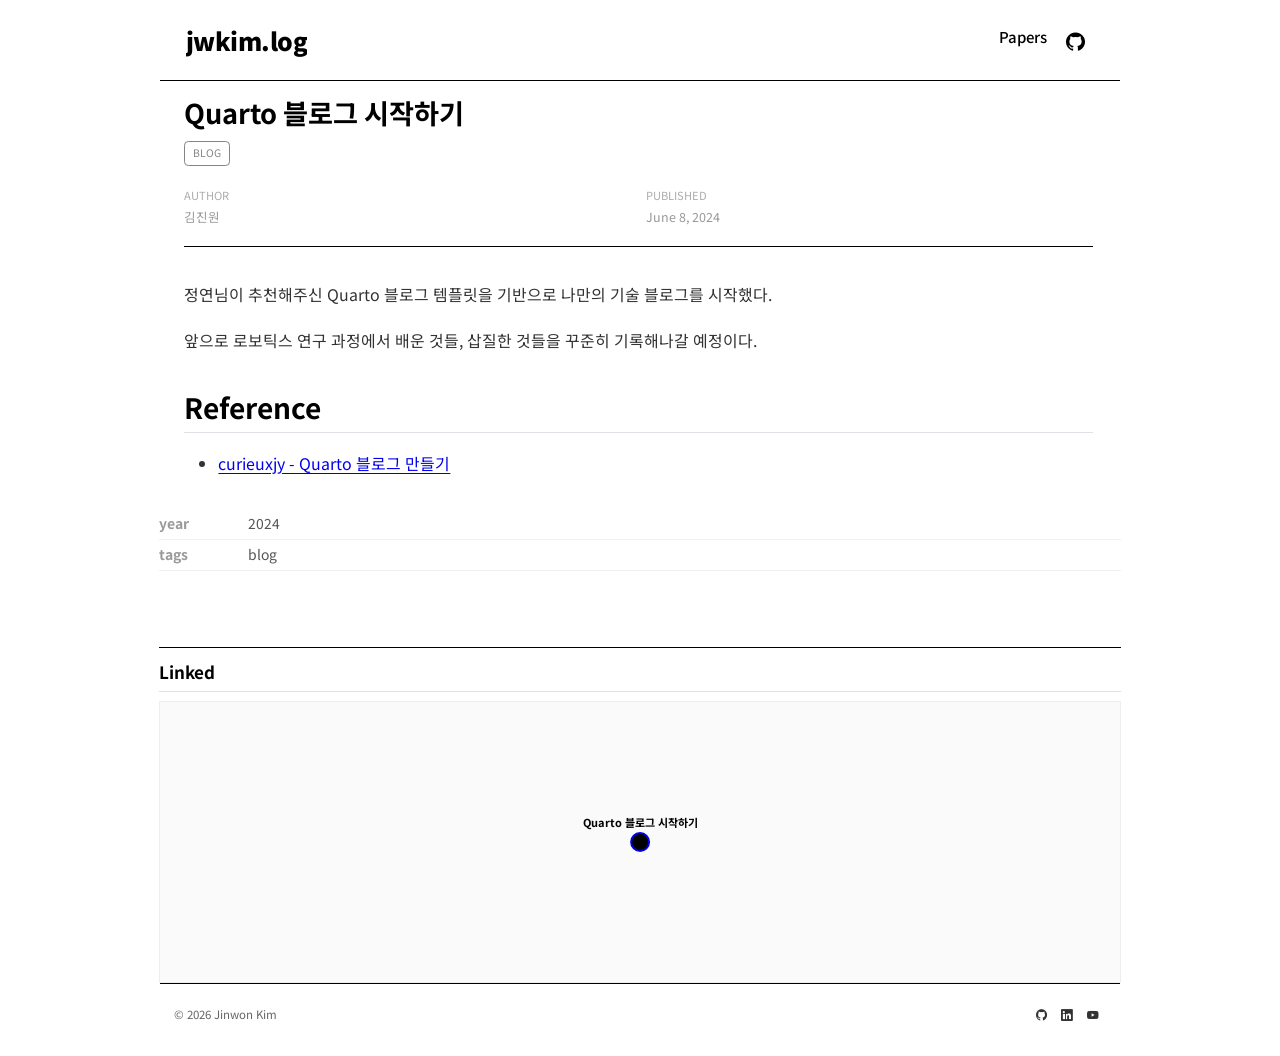
==== commit 2e309bb5: "feat: Papers dashboard, post graph/meta, home multi-filter - Build-time collect of posts for Papers " ====
--- a/docs/posts/240608_quarto_intro/index.html
+++ b/docs/posts/240608_quarto_intro/index.html
@@ -43,7 +43,7 @@
 <link href="../../site_libs/quarto-html/quarto-syntax-highlighting-64a204ab8560d761af7679ceaba22944.css" rel="stylesheet" id="quarto-text-highlighting-styles">
 <script src="../../site_libs/bootstrap/bootstrap.min.js"></script>
 <link href="../../site_libs/bootstrap/bootstrap-icons.css" rel="stylesheet">
-<link href="../../site_libs/bootstrap/bootstrap-4b9168e7bc8d638a0eacbc1674a976d0.min.css" rel="stylesheet" append-hash="true" id="quarto-bootstrap" data-mode="light">
+<link href="../../site_libs/bootstrap/bootstrap-0bad6575438fc248e0f12678db9ca29c.min.css" rel="stylesheet" append-hash="true" id="quarto-bootstrap" data-mode="light">
 <script id="quarto-search-options" type="application/json">{
   "language": {
     "search-no-results-text": "No results",
@@ -79,6 +79,10 @@
 </button>
           <div class="collapse navbar-collapse" id="navbarCollapse">
             <ul class="navbar-nav navbar-nav-scroll ms-auto">
+  <li class="nav-item">
+    <a class="nav-link" href="../../papers.html"> 
+<span class="menu-text">Papers</span></a>
+  </li>  
   <li class="nav-item compact">
     <a class="nav-link" href="https://github.com/mqjinwon"> <i class="bi bi-github" role="img">
 </i> 
@@ -146,60 +150,137 @@
 
 </main> <!-- /main -->
 <script>
-// Fix Quarto 1.6 category filter bug:
-// data-categories is base64(urlencoded joined string), not comma-separated base64 values.
+// Multi-select AND category filter for the home listing.
+// data-categories is base64(urlencoded joined string) in Quarto 1.6+.
 (function () {
-  var categoryButtons;
-
-  function fixCategoryFilter(categoryB64) {
-    const categoryName = categoryB64 ? atob(categoryB64) : "";
-
-    const listings = window["quarto-listings"] || {};
-    for (const listingId of Object.keys(listings)) {
-      const list = listings[listingId];
-      if (!categoryName) {
+  var selected = {}; // decoded category name -> true
+  var categoryButtons = [];
+
+  function decodeCats(b64) {
+    if (!b64) return [];
+    try {
+      return decodeURIComponent(atob(b64)).split(",").filter(Boolean);
+    } catch (e) {
+      return [];
+    }
+  }
+
+  function selectedNames() {
+    return Object.keys(selected).filter(function (k) {
+      return selected[k];
+    });
+  }
+
+  function applyFilter() {
+    var names = selectedNames();
+    var listings = window["quarto-listings"] || {};
+    Object.keys(listings).forEach(function (listingId) {
+      var list = listings[listingId];
+      if (!names.length) {
         list.filter();
-      } else {
-        list.filter(function (item) {
-          const vals = item.values();
-          if (vals.categories != null) {
-            const decoded = decodeURIComponent(atob(vals.categories));
-            return decoded.split(",").includes(categoryName);
-          }
-          return false;
-        });
-      }
-    }
+        return;
+      }
+      list.filter(function (item) {
+        var vals = item.values();
+        if (vals.categories == null) return false;
+        var cats = decodeCats(vals.categories);
+        for (var i = 0; i < names.length; i++) {
+          if (cats.indexOf(names[i]) < 0) return false;
+        }
+        return true;
+      });
+    });
+    paintActive();
+  }
+
+  function paintActive() {
+    var names = selectedNames();
+    var nameSet = {};
+    names.forEach(function (n) {
+      nameSet[n] = true;
+    });
 
     categoryButtons.forEach(function (el) {
-      el.classList.toggle("active", el.getAttribute("data-category") === categoryB64);
+      var b64 = el.getAttribute("data-category") || "";
+      if (!b64) {
+        // "All"
+        el.classList.toggle("active", names.length === 0);
+        return;
+      }
+      var name = "";
+      try {
+        name = atob(b64);
+      } catch (e) {
+        name = b64;
+      }
+      el.classList.toggle("active", !!nameSet[name]);
     });
 
-    const hash = categoryB64 ? "category=" + categoryB64 : "";
-    window.history.pushState(null, null, hash ? "#" + hash : window.location.pathname);
+    // also highlight row chips
+    document.querySelectorAll(".listing-category").forEach(function (el) {
+      var t = (el.textContent || "").trim();
+      el.classList.toggle("active", !!nameSet[t]);
+    });
   }
 
+  function toggleName(name) {
+    if (!name) {
+      selected = {};
+    } else if (selected[name]) {
+      delete selected[name];
+    } else {
+      selected[name] = true;
+    }
+    applyFilter();
+  }
+
+  function toggleB64(b64) {
+    if (!b64) {
+      toggleName("");
+      return;
+    }
+    var name = "";
+    try {
+      name = atob(b64);
+    } catch (e) {
+      name = b64;
+    }
+    toggleName(name);
+  }
+
+  // Replace Quarto single-select handler
+  window.quartoListingCategory = function (categoryB64) {
+    toggleB64(categoryB64 || "");
+  };
+
   window.addEventListener("load", function () {
-    window.quartoListingCategory = fixCategoryFilter;
-
-    categoryButtons = document.querySelectorAll(".quarto-listing-category .category");
+    categoryButtons = Array.prototype.slice.call(
+      document.querySelectorAll(".quarto-listing-category .category")
+    );
     categoryButtons.forEach(function (el) {
       var cat = el.getAttribute("data-category");
-      el.onclick = function () { fixCategoryFilter(cat); };
+      el.onclick = function (e) {
+        e.preventDefault();
+        toggleB64(cat);
+      };
     });
 
     document.querySelectorAll(".quarto-listing-category-title").forEach(function (el) {
-      el.onclick = function () { fixCategoryFilter(""); };
+      el.onclick = function (e) {
+        e.preventDefault();
+        toggleName("");
+      };
     });
 
-    var hash = window.location.hash.slice(1);
-    if (hash.startsWith("category=")) {
-      var cat = hash.slice("category=".length);
-      if (cat) fixCategoryFilter(cat);
-    }
+    // row chips already call window.quartoListingCategory
+    applyFilter();
   });
 })();
 </script>
+<div id="post-meta-root" class="post-meta-root"></div>
+<div id="post-graph-root" class="post-graph-root"></div>
+<script src="../../post-meta.js"></script>
+<script src="../../graph.js"></script>
 <script id="quarto-html-after-body" type="application/javascript">
   window.document.addEventListener("DOMContentLoaded", function (event) {
     const icon = "";
